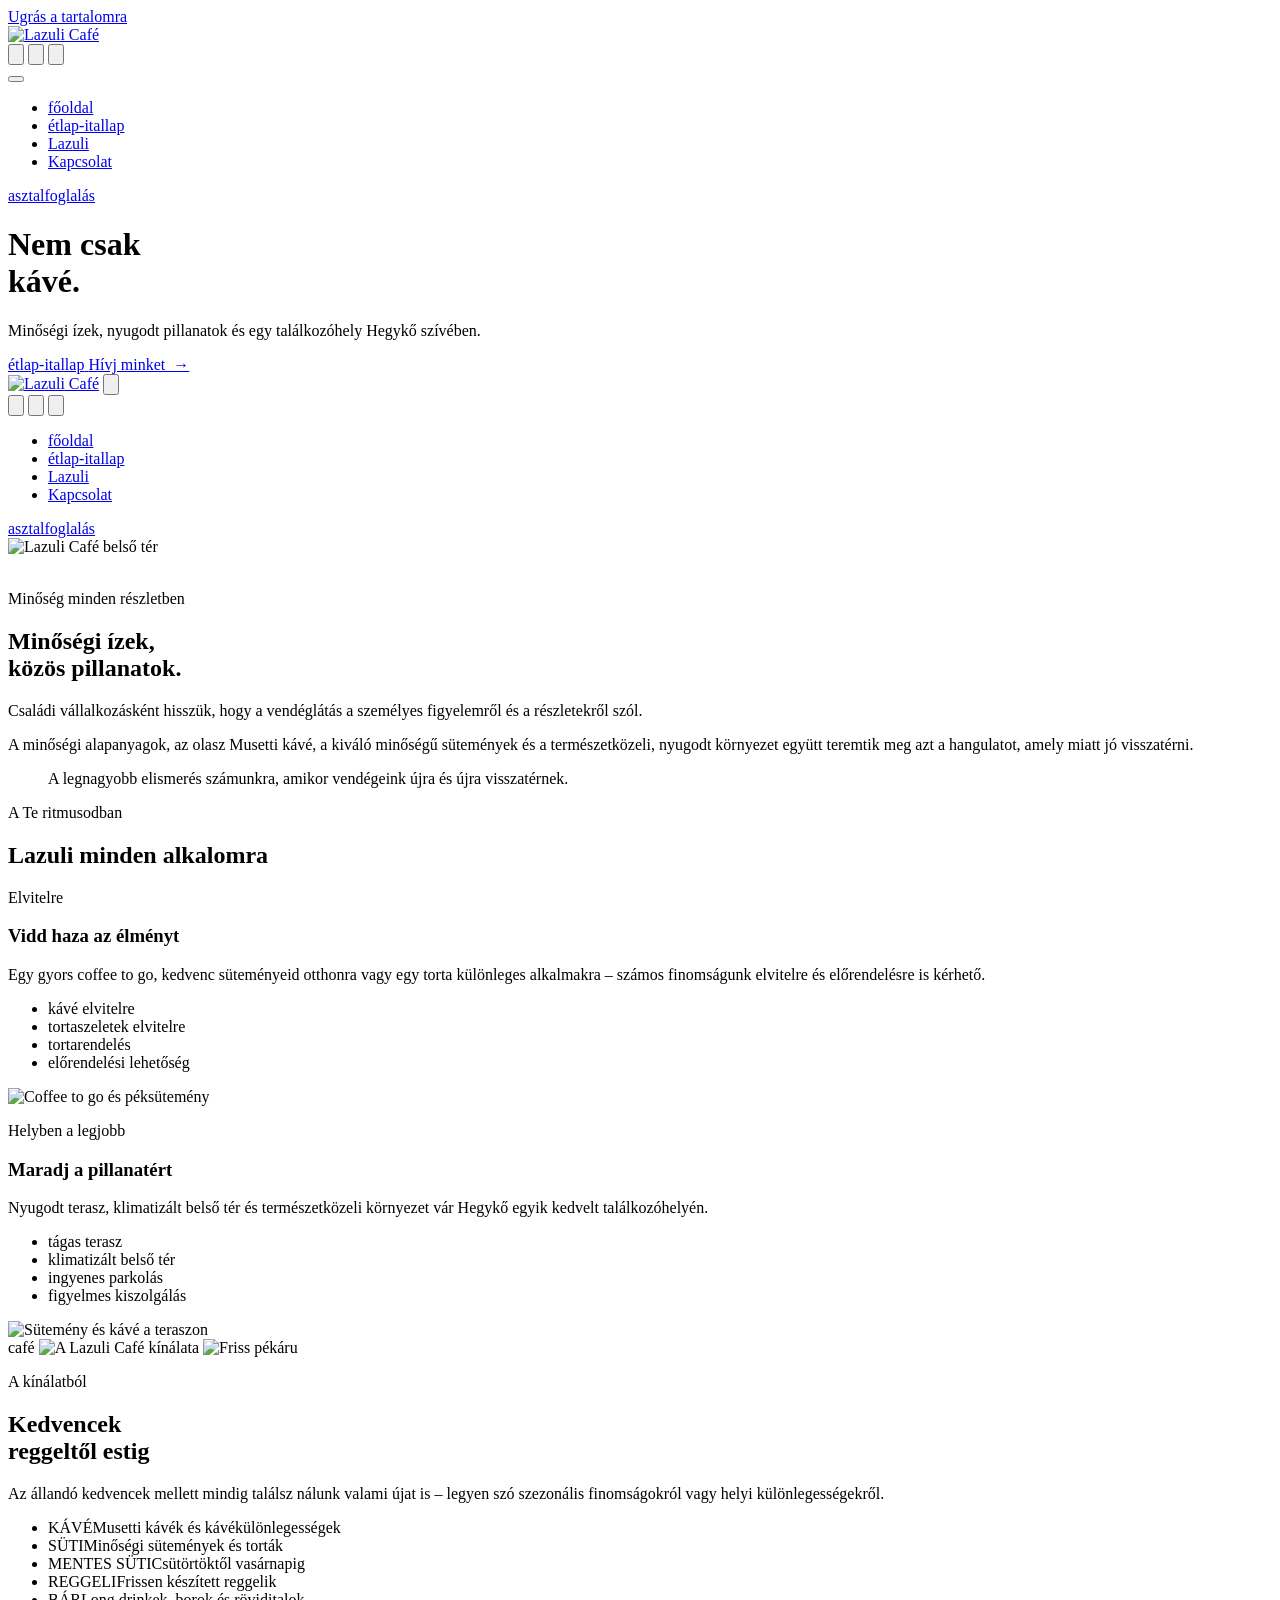
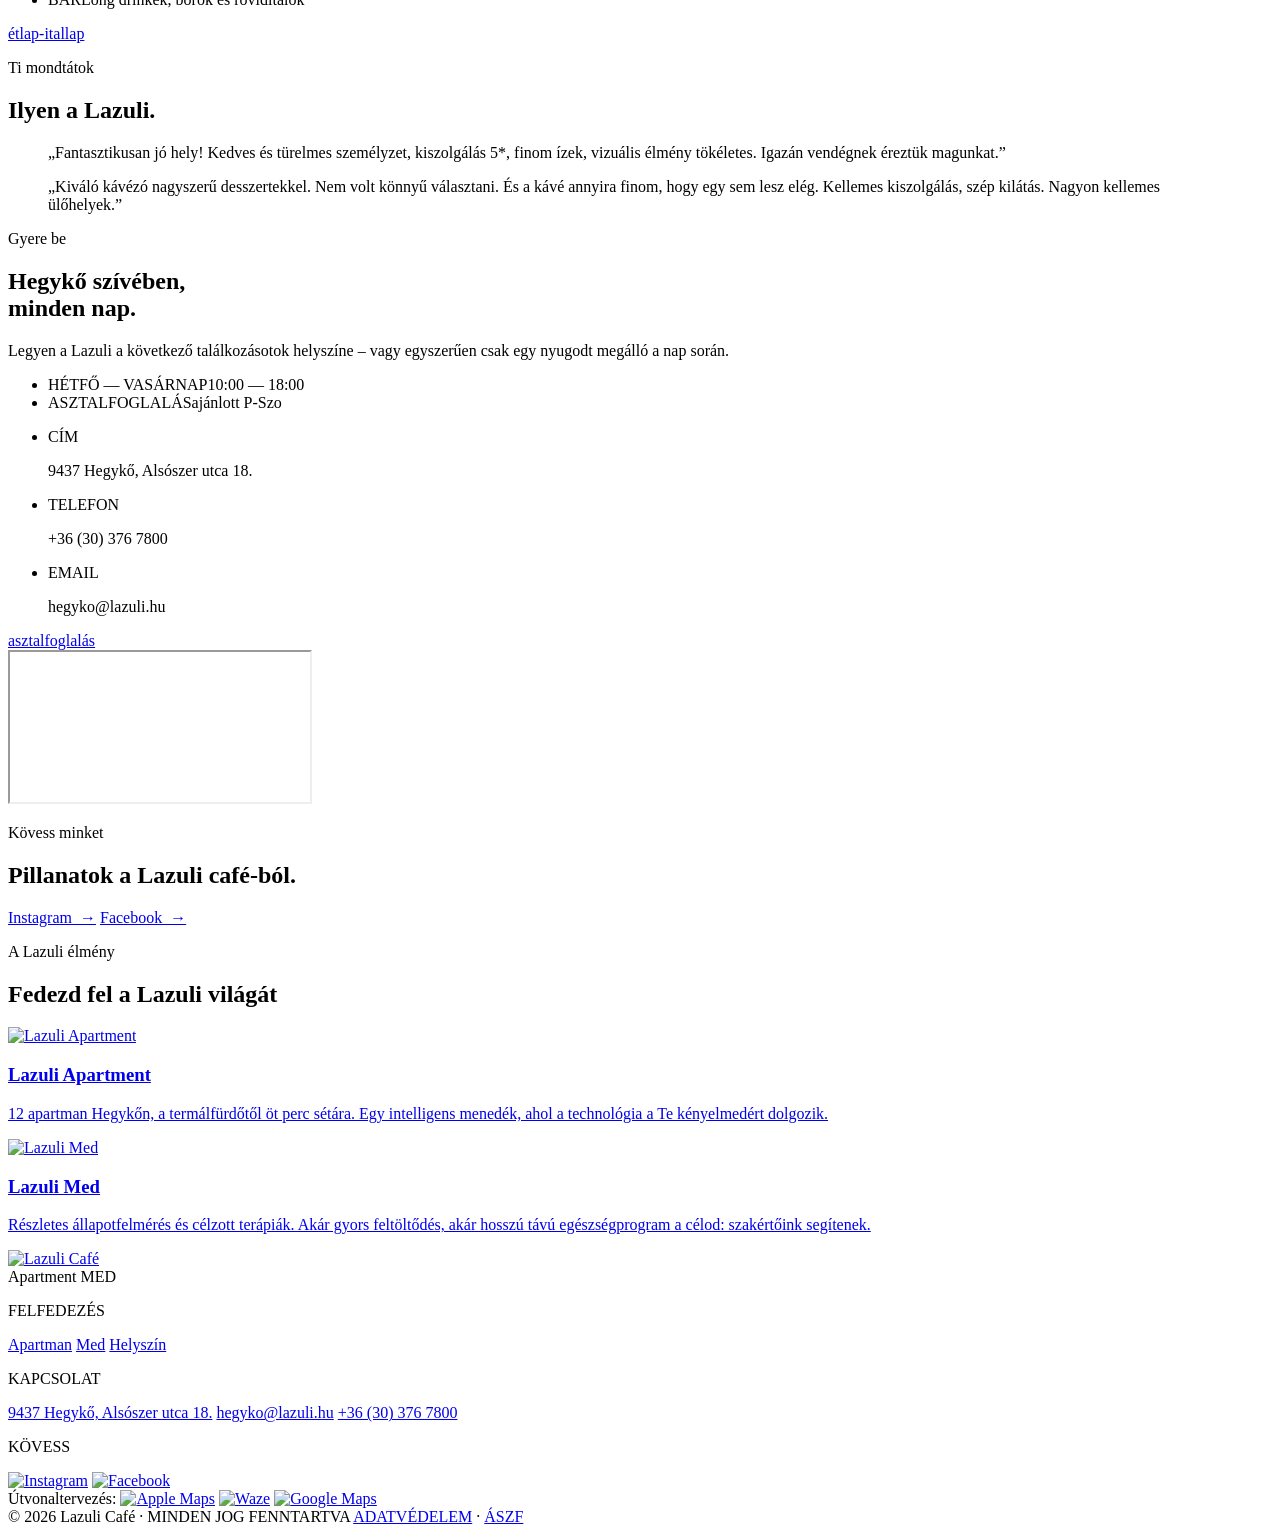
==== index.html @ bb2848a1 "GTM konténer (GTM-55VHQCMZ) beépítése – index/404/dokumentum" ====
<!DOCTYPE html>
<html lang="hu">
<head>
<!-- Google Tag Manager -->
<script>(function(w,d,s,l,i){w[l]=w[l]||[];w[l].push({'gtm.start':
new Date().getTime(),event:'gtm.js'});var f=d.getElementsByTagName(s)[0],
j=d.createElement(s),dl=l!='dataLayer'?'&l='+l:'';j.async=true;j.src=
'https://www.googletagmanager.com/gtm.js?id='+i+dl;f.parentNode.insertBefore(j,f);
})(window,document,'script','dataLayer','GTM-55VHQCMZ');</script>
<!-- End Google Tag Manager -->

<meta charset="UTF-8">
<meta name="viewport" content="width=device-width, initial-scale=1.0">
<title>Lazuli Café — Fertő-táji pékség és kávézó</title>
<meta name="description" content="Pékség és kávézó Hegykő szívében: olasz Musetti kávé, minőségi sütemények és torták, friss reggelik, tágas terasz. Nyitva minden nap 10:00–18:00.">

<!-- nyelvi változatok (a tartalmat a JS fordítja az útvonal alapján) -->
<link rel="alternate" hreflang="hu" href="https://cafe.lazuli.hu/">
<link rel="alternate" hreflang="en" href="https://cafe.lazuli.hu/en">
<link rel="alternate" hreflang="de" href="https://cafe.lazuli.hu/de">
<link rel="alternate" hreflang="x-default" href="https://cafe.lazuli.hu/">

<!-- Open Graph / Twitter -->
<meta property="og:type" content="website">
<meta property="og:site_name" content="Lazuli Café">
<meta property="og:title" content="Lazuli Café — Fertő-táji pékség és kávézó">
<meta property="og:description" content="Pékség és kávézó Hegykő szívében: olasz Musetti kávé, minőségi sütemények és torták, friss reggelik, tágas terasz.">
<meta property="og:url" content="https://cafe.lazuli.hu/">
<meta property="og:image" content="https://cafe.lazuli.hu/assets/img/hero-bg.jpg">
<meta property="og:locale" content="hu_HU">
<meta name="twitter:card" content="summary_large_image">

<link rel="icon" type="image/png" href="assets/icons/fav.png">
<link rel="apple-touch-icon" sizes="180x180" href="assets/icons/apple-touch-icon.png">
<link rel="preload" as="image" href="assets/img/hero-bg.jpg" fetchpriority="high">
<link rel="stylesheet" href="assets/css/fonts.css?v=20260806">
<link rel="stylesheet" href="style.css?v=20260806">

<!-- Strukturált adat a Google találatokhoz (kávézó: cím, nyitvatartás, elérhetőség) -->
<script type="application/ld+json">
{
  "@context": "https://schema.org",
  "@type": "CafeOrCoffeeShop",
  "name": "Lazuli Café",
  "image": "https://cafe.lazuli.hu/assets/img/hero-bg.jpg",
  "url": "https://cafe.lazuli.hu/",
  "telephone": "+36303767800",
  "email": "hegyko@lazuli.hu",
  "servesCuisine": ["Kávé", "Sütemény", "Reggeli"],
  "priceRange": "$$",
  "menu": "https://cafe.lazuli.hu/etlap",
  "address": {
    "@type": "PostalAddress",
    "streetAddress": "Alsószer utca 18.",
    "addressLocality": "Hegykő",
    "postalCode": "9437",
    "addressCountry": "HU"
  },
  "openingHoursSpecification": [{
    "@type": "OpeningHoursSpecification",
    "dayOfWeek": ["Monday","Tuesday","Wednesday","Thursday","Friday","Saturday","Sunday"],
    "opens": "10:00",
    "closes": "18:00"
  }],
  "sameAs": [
    "https://www.instagram.com/cafelazuli.hegyko/",
    "https://www.facebook.com/cafelazuli.hegyko"
  ]
}
</script>
</head>
<body>
<!-- Google Tag Manager (noscript) -->
<noscript><iframe src="https://www.googletagmanager.com/ns.html?id=GTM-55VHQCMZ"
height="0" width="0" style="display:none;visibility:hidden"></iframe></noscript>
<!-- End Google Tag Manager (noscript) -->


<a class="skip-link" href="#tartalom" data-i18n="nav.skip">Ugrás a tartalomra</a>

<!-- ============ HERO ============ -->
<header class="hero">
  <nav class="nav" id="nav">
    <div class="nav__left">
      <a class="nav__logo" href="/" data-home><img src="assets/icons/logo.svg" alt="Lazuli Café"></a>
      <div class="nav__lang" role="group" aria-label="Nyelvválasztó">
        <button class="lang-flag" data-lang="hu" aria-label="Magyar" title="Magyar">
          <svg viewBox="0 0 3 2" aria-hidden="true"><rect width="3" height="2" fill="#fff"/><rect width="3" height=".667" fill="#CD2A3E"/><rect y="1.333" width="3" height=".667" fill="#436F4D"/></svg>
        </button>
        <button class="lang-flag" data-lang="en" aria-label="English" title="English">
          <svg viewBox="0 0 60 30" aria-hidden="true"><rect width="60" height="30" fill="#012169"/><path d="M0,0 60,30 M60,0 0,30" stroke="#fff" stroke-width="6"/><path d="M0,0 60,30 M60,0 0,30" stroke="#C8102E" stroke-width="3"/><path d="M30,0 V30 M0,15 H60" stroke="#fff" stroke-width="10"/><path d="M30,0 V30 M0,15 H60" stroke="#C8102E" stroke-width="6"/></svg>
        </button>
        <button class="lang-flag" data-lang="de" aria-label="Deutsch" title="Deutsch">
          <svg viewBox="0 0 3 2" aria-hidden="true"><rect width="3" height="2" fill="#FFCE00"/><rect width="3" height="1.333" fill="#D00"/><rect width="3" height=".667" fill="#000"/></svg>
        </button>
      </div>
    </div>
    <button class="nav__toggle" id="navToggle" aria-label="Menü" aria-expanded="false" aria-controls="mobileMenu">
      <span></span><span></span><span></span>
    </button>
    <ul class="nav__menu">
      <li><a href="/" data-home data-i18n="nav.home">főoldal</a></li>
      <li><a href="/etlap" data-doc="etlap" data-i18n="nav.menu">étlap-itallap</a></li>
      <li><a href="#vilag" data-anchor="vilag" data-i18n="nav.lazuli">Lazuli</a></li>
      <li><a href="#helyszin" data-anchor="helyszin" data-i18n="nav.contact">Kapcsolat</a></li>
    </ul>
    <a class="btn btn--primary nav__cta" href="tel:+36303767800"><span data-i18n="btn.book">asztalfoglalás</span> <span class="arrow" aria-hidden="true"></span></a>
  </nav>

  <div class="hero__content">
    <h1 class="hero__display" data-i18n="hero.h1">Nem csak<br><span class="pink">kávé.</span></h1>
    <p class="hero__subhead" data-i18n="hero.sub">Minőségi ízek, nyugodt pillanatok és egy találkozóhely Hegykő szívében.</p>
    <div class="hero__ctas">
      <a class="btn btn--primary" href="/etlap" data-doc="etlap"><span data-i18n="btn.menu">étlap-itallap</span> <span class="arrow" aria-hidden="true"></span></a>
      <a class="btn btn--ghost" href="tel:+36303767800" data-i18n="btn.call">Hívj minket&nbsp;&nbsp;→</a>
    </div>
  </div>
</header>

<!-- ============ MOBIL OFF-CANVAS MENÜ ============ -->
<aside class="mobile-menu" id="mobileMenu" aria-hidden="true" aria-label="Menü">
  <div class="mobile-menu__backdrop" data-menu-close></div>
  <div class="mobile-menu__panel" role="dialog" aria-modal="true">
    <div class="mobile-menu__header">
      <a class="mobile-menu__logo" href="/" data-home data-menu-close aria-label="Lazuli Café — főoldal"><img src="assets/icons/logo.svg" alt="Lazuli Café"></a>
      <button type="button" class="mobile-menu__close" data-menu-close aria-label="Menü bezárása">
        <svg viewBox="0 0 24 24" fill="none" stroke="currentColor" stroke-width="1.6" stroke-linecap="round" aria-hidden="true"><line x1="6" y1="6" x2="18" y2="18"/><line x1="18" y1="6" x2="6" y2="18"/></svg>
      </button>
    </div>
    <div class="mobile-menu__lang" role="group" aria-label="Nyelvválasztó">
      <button class="lang-flag" data-lang="hu" aria-label="Magyar" title="Magyar"><svg viewBox="0 0 3 2" aria-hidden="true"><rect width="3" height="2" fill="#fff"/><rect width="3" height=".667" fill="#CD2A3E"/><rect y="1.333" width="3" height=".667" fill="#436F4D"/></svg></button>
      <button class="lang-flag" data-lang="en" aria-label="English" title="English"><svg viewBox="0 0 60 30" aria-hidden="true"><rect width="60" height="30" fill="#012169"/><path d="M0,0 60,30 M60,0 0,30" stroke="#fff" stroke-width="6"/><path d="M0,0 60,30 M60,0 0,30" stroke="#C8102E" stroke-width="3"/><path d="M30,0 V30 M0,15 H60" stroke="#fff" stroke-width="10"/><path d="M30,0 V30 M0,15 H60" stroke="#C8102E" stroke-width="6"/></svg></button>
      <button class="lang-flag" data-lang="de" aria-label="Deutsch" title="Deutsch"><svg viewBox="0 0 3 2" aria-hidden="true"><rect width="3" height="2" fill="#FFCE00"/><rect width="3" height="1.333" fill="#D00"/><rect width="3" height=".667" fill="#000"/></svg></button>
    </div>
    <ul class="mobile-menu__links">
      <li><a href="/" data-home data-menu-close data-i18n="nav.home">főoldal</a></li>
      <li><a href="/etlap" data-doc="etlap" data-menu-close data-i18n="nav.menu">étlap-itallap</a></li>
      <li><a href="#vilag" data-anchor="vilag" data-menu-close data-i18n="nav.lazuli">Lazuli</a></li>
      <li><a href="#helyszin" data-anchor="helyszin" data-menu-close data-i18n="nav.contact">Kapcsolat</a></li>
    </ul>
    <a class="btn btn--primary mobile-menu__cta" href="tel:+36303767800" data-menu-close><span data-i18n="btn.book">asztalfoglalás</span> <span class="arrow" aria-hidden="true"></span></a>
  </div>
</aside>

<main id="tartalom">

<!-- ============ INTRO ============ -->
<section class="intro">
  <div class="intro__inner">
    <div class="intro__photo">
      <img src="assets/img/cafe.webp" alt="Lazuli Café belső tér" width="1050" height="1400">
    </div>
    <div class="intro__text">
      <img class="intro__watermark" src="assets/icons/intro-watermark.svg" alt="" aria-hidden="true">
      <div class="intro__head">
        <p class="eyebrow" data-i18n="intro.eyebrow">Minőség minden részletben</p>
        <h2 class="h2" data-i18n="intro.h2">Minőségi ízek,<br><span class="pink">közös pillanatok.</span></h2>
      </div>
      <div class="intro__body">
        <p data-i18n="intro.p1">Családi vállalkozásként hisszük, hogy a vendéglátás a személyes figyelemről és a részletekről szól.</p>
        <p data-i18n="intro.p2">A minőségi alapanyagok, az olasz Musetti kávé, a kiváló minőségű sütemények és a természetközeli, nyugodt környezet együtt teremtik meg azt a hangulatot, amely miatt jó visszatérni.</p>
        <blockquote class="intro__quote">
          <span class="bar" aria-hidden="true"></span>
          <p data-i18n="intro.quote">A legnagyobb elismerés számunkra, amikor vendégeink újra és újra visszatérnek.</p>
        </blockquote>
      </div>
    </div>
  </div>
</section>

<!-- ============ KÉT IDŐSÍK ============ -->
<section class="tt">
  <div class="tt__header">
    <p class="eyebrow center" data-i18n="tt.eyebrow">A Te ritmusodban</p>
    <h2 class="h2" data-i18n="tt.h2">Lazuli <span class="pink">minden alkalomra</span></h2>
  </div>
  <div class="tt__cards">
    <article class="card card--light">
      <p class="card__time" data-i18n="card1.eyebrow">Elvitelre</p>
      <h3 class="card__head" data-i18n="card1.h">Vidd haza az <span class="pink">élményt</span></h3>
      <p class="card__body" data-i18n="card1.body">Egy gyors coffee to go, kedvenc süteményeid otthonra vagy egy torta különleges alkalmakra – számos finomságunk elvitelre és előrendelésre is kérhető.</p>
      <ul class="card__list">
        <li data-i18n="card1.li1">kávé elvitelre</li>
        <li data-i18n="card1.li2">tortaszeletek elvitelre</li>
        <li data-i18n="card1.li3">tortarendelés</li>
        <li data-i18n="card1.li4">előrendelési lehetőség</li>
      </ul>
      <div class="card__img"><img src="assets/img/kinalat-c1.jpg" alt="Coffee to go és péksütemény" width="1400" height="1060" loading="lazy"></div>
    </article>
    <article class="card card--dark">
      <p class="card__time" data-i18n="card2.eyebrow">Helyben a legjobb</p>
      <h3 class="card__head light" data-i18n="card2.h">Maradj a <span class="pink">pillanatért</span></h3>
      <p class="card__body" data-i18n="card2.body">Nyugodt terasz, klimatizált belső tér és természetközeli környezet vár Hegykő egyik kedvelt találkozóhelyén.</p>
      <ul class="card__list">
        <li data-i18n="card2.li1">tágas terasz</li>
        <li data-i18n="card2.li2">klimatizált belső tér</li>
        <li data-i18n="card2.li3">ingyenes parkolás</li>
        <li data-i18n="card2.li4">figyelmes kiszolgálás</li>
      </ul>
      <div class="card__img"><img src="assets/img/kinalat-c2.jpg" alt="Sütemény és kávé a teraszon" width="1400" height="933" loading="lazy"></div>
    </article>
  </div>
</section>

<!-- ============ KÍNÁLAT ============ -->
<section class="menu" id="kinalat">
  <div class="menu__collage">
    <span class="menu__watermark" aria-hidden="true">café</span>
    <img class="menu__main" src="assets/img/menu-main.jpg" alt="A Lazuli Café kínálata" width="1400" height="933" loading="lazy">
    <img class="menu__overlay" src="assets/img/menu-overlay.jpg" alt="Friss pékáru" width="900" height="829" loading="lazy">
  </div>
  <div class="menu__text">
    <p class="eyebrow" data-i18n="menu.eyebrow">A kínálatból</p>
    <h2 class="h2" data-i18n="menu.h2"><span class="pink">Kedvencek</span><br>reggeltől estig</h2>
    <p class="menu__body" data-i18n="menu.body">Az állandó kedvencek mellett mindig találsz nálunk valami újat is – legyen szó szezonális finomságokról vagy helyi különlegességekről.</p>
    <ul class="cat-list">
      <li class="cat-row"><span class="dash"></span><span class="cat-name" data-i18n="cat1.name">KÁVÉ</span><span class="cat-desc" data-i18n="cat1.desc">Musetti kávék és kávékülönlegességek</span></li>
      <li class="cat-row"><span class="dash"></span><span class="cat-name" data-i18n="cat2.name">SÜTI</span><span class="cat-desc" data-i18n="cat2.desc">Minőségi sütemények és torták</span></li>
      <li class="cat-row"><span class="dash"></span><span class="cat-name" data-i18n="cat3.name">MENTES SÜTI</span><span class="cat-desc" data-i18n="cat3.desc">Csütörtöktől vasárnapig</span></li>
      <li class="cat-row"><span class="dash"></span><span class="cat-name" data-i18n="cat4.name">REGGELI</span><span class="cat-desc" data-i18n="cat4.desc">Frissen készített reggelik</span></li>
      <li class="cat-row"><span class="dash"></span><span class="cat-name" data-i18n="cat5.name">BÁR</span><span class="cat-desc" data-i18n="cat5.desc">Long drinkek, borok és röviditalok</span></li>
    </ul>
    <a class="btn btn--primary" href="/etlap"><span data-i18n="btn.menu">étlap-itallap</span> <span class="arrow" aria-hidden="true"></span></a>
  </div>
</section>

<!-- ============ VENDÉGVÉLEMÉNYEK ============ -->
<section class="rev">
  <p class="eyebrow center" data-i18n="rev.eyebrow">Ti mondtátok</p>
  <h2 class="h2 center light" data-i18n="rev.h2">Ilyen a <span class="pink">Lazuli.</span></h2>
  <blockquote class="rev__quote">
    <p class="rev__text" data-i18n="rev.q1">„Fantasztikusan jó hely! Kedves és türelmes személyzet, kiszolgálás 5*, finom ízek, vizuális élmény tökéletes. <span class="pink">Igazán vendégnek éreztük magunkat.</span>”</p>
  </blockquote>
  <span class="rev__divider" aria-hidden="true"></span>
  <blockquote class="rev__quote">
    <p class="rev__text" data-i18n="rev.q2"><span class="pink">„Kiváló kávézó nagyszerű desszertekkel.</span> Nem volt könnyű választani. És a kávé annyira finom, hogy egy sem lesz elég. Kellemes kiszolgálás, szép kilátás. Nagyon kellemes ülőhelyek.”</p>
  </blockquote>
</section>

<!-- ============ HELYSZÍN ============ -->
<section class="loc" id="helyszin">
  <div class="loc__left">
    <p class="eyebrow" data-i18n="loc.eyebrow">Gyere be</p>
    <h2 class="h2" data-i18n="loc.h2">Hegykő szívében,<br><span class="pink">minden nap.</span></h2>
    <p class="loc__body" data-i18n="loc.body">Legyen a Lazuli a következő találkozásotok helyszíne – vagy egyszerűen csak egy nyugodt megálló a nap során.</p>
    <ul class="hours">
      <li><span class="hours__key"><span class="dash"></span><span data-i18n="loc.hkey1">HÉTFŐ — VASÁRNAP</span></span><span class="hours__val" data-i18n="loc.hval1">10:00 — 18:00</span></li>
      <li><span class="hours__key"><span class="dash"></span><span data-i18n="loc.hkey2">ASZTALFOGLALÁS</span></span><span class="hours__val" data-i18n="loc.hval2">ajánlott P-Szo</span></li>
    </ul>
    <ul class="contact">
      <li><p class="cKey" data-i18n="loc.ckey1">CÍM</p><p class="cVal" data-i18n="loc.cval1">9437 Hegykő, Alsószer utca 18.</p></li>
      <li><p class="cKey" data-i18n="loc.ckey2">TELEFON</p><p class="cVal" data-i18n="loc.cval2">+36 (30) 376 7800</p></li>
      <li><p class="cKey" data-i18n="loc.ckey3">EMAIL</p><p class="cVal" data-i18n="loc.cval3">hegyko@lazuli.hu</p></li>
    </ul>
    <a class="btn btn--primary" href="tel:+36303767800"><span data-i18n="btn.book">asztalfoglalás</span> <span class="arrow" aria-hidden="true"></span></a>
  </div>
  <div class="loc__map">
    <iframe src="https://www.google.com/maps?q=9437+Hegyk%C5%91,+Als%C3%B3szer+utca+18&output=embed" loading="lazy" referrerpolicy="no-referrer-when-downgrade" title="Lazuli Café térkép"></iframe>
  </div>
</section>

<!-- ============ SOCIAL ============ -->
<section class="social">
  <div class="social__left">
    <p class="eyebrow" data-i18n="soc.eyebrow">Kövess minket</p>
    <h2 class="social__head" data-i18n="soc.h2">Pillanatok a <span class="pink">Lazuli café-ból.</span></h2>
  </div>
  <div class="social__right">
    <a class="social__link" href="https://www.instagram.com/cafelazuli.hegyko/"><img src="assets/icons/icon-instagram.svg" alt=""><span data-i18n="soc.ig">Instagram&nbsp;&nbsp;→</span></a>
    <a class="social__link" href="https://www.facebook.com/cafelazuli.hegyko"><img src="assets/icons/icon-facebook.svg" alt=""><span data-i18n="soc.fb">Facebook&nbsp;&nbsp;→</span></a>
  </div>
</section>

<!-- ============ LAZULI VILÁG ============ -->
<section class="world" id="vilag">
  <div class="world__header">
    <p class="eyebrow" data-i18n="world.eyebrow">A Lazuli élmény</p>
    <h2 class="h2" data-i18n="world.h2">Fedezd fel a <span class="pink">Lazuli világát</span></h2>
  </div>
  <div class="world__cards">
    <a class="wcard wcard--apartment" href="https://apartman.lazuli.hu/">
      <img src="assets/img/social-3.jpg" alt="Lazuli Apartment" width="1400" height="933" loading="lazy">
      <div class="wcard__body">
        <span class="wcard__line gold" aria-hidden="true"></span>
        <h3 data-i18n="world.apt.title">Lazuli Apartment</h3>
        <p data-i18n="world.apt.body">12 apartman Hegykőn, a termálfürdőtől öt perc sétára. Egy intelligens menedék, ahol a technológia a Te kényelmedért dolgozik.</p>
      </div>
      <span class="wcard__go wcard__go--gold" aria-hidden="true"></span>
    </a>
    <a class="wcard wcard--med" href="https://med.lazuli.hu/" target="_blank" rel="noopener">
      <img src="assets/img/lazuli-med.jpg" alt="Lazuli Med" width="1241" height="1400" loading="lazy">
      <div class="wcard__body">
        <span class="wcard__line teal" aria-hidden="true"></span>
        <h3 data-i18n="world.med.title">Lazuli Med</h3>
        <p data-i18n="world.med.body">Részletes állapotfelmérés és célzott terápiák. Akár gyors feltöltődés, akár hosszú távú egészségprogram a célod: szakértőink segítenek.</p>
      </div>
      <span class="wcard__go wcard__go--teal" aria-hidden="true"></span>
    </a>
  </div>
</section>

</main>

<!-- ============ FOOTER ============ -->
<footer class="footer">
  <div class="footer__cols">
    <div class="footer__brand">
      <a href="/" data-home><img class="footer__logo" src="assets/icons/logo.svg" alt="Lazuli Café"></a>
      <div class="footer__badges">
        <span class="badge badge--gold">Apartment</span>
        <span class="badge badge--teal">MED</span>
      </div>
    </div>
    <nav class="footer__col">
      <p class="footer__title" data-i18n="foot.explore">FELFEDEZÉS</p>
      <a href="https://apartman.lazuli.hu/" data-i18n="foot.l.apartman">Apartman</a>
      <a href="https://med.lazuli.hu/" target="_blank" rel="noopener" data-i18n="foot.l.longevity">Med</a>
      <a href="#helyszin" data-anchor="helyszin" data-i18n="foot.l.location">Helyszín</a>
    </nav>
    <div class="footer__col">
      <p class="footer__title" data-i18n="foot.contact">KAPCSOLAT</p>
      <a href="#helyszin" data-anchor="helyszin" data-i18n="foot.addr">9437 Hegykő, Alsószer utca 18.</a>
      <a href="mailto:hegyko@lazuli.hu" data-i18n="foot.email">hegyko@lazuli.hu</a>
      <a href="tel:+36303767800" data-i18n="foot.phone">+36 (30) 376 7800</a>
    </div>
    <div class="footer__col">
      <p class="footer__title" data-i18n="foot.follow">KÖVESS</p>
      <div class="footer__social">
        <a href="https://www.instagram.com/cafelazuli.hegyko/"><img src="assets/icons/icon-instagram.svg" alt="Instagram"></a>
        <a href="https://www.facebook.com/cafelazuli.hegyko"><img src="assets/icons/icon-facebook.svg" alt="Facebook"></a>
      </div>
    </div>
  </div>
  <div class="footer__divider"></div>
  <div class="footer__routes">
    <span class="footer__routes-label" data-i18n="foot.routes">Útvonaltervezés:</span>
    <a href="https://maps.apple.com/?address=9437%20Hegyk%C5%91,%20Als%C3%B3szer%20utca%2018" target="_blank" rel="noopener"><img src="assets/icons/icon-applemaps.png" alt="Apple Maps"></a>
    <a href="https://waze.com/ul?q=9437%20Hegyk%C5%91%20Als%C3%B3szer%20utca%2018" target="_blank" rel="noopener"><img src="assets/icons/icon-waze.png" alt="Waze"></a>
    <a href="https://www.google.com/maps/search/?api=1&query=9437%20Hegyk%C5%91%20Als%C3%B3szer%20utca%2018" target="_blank" rel="noopener"><img src="assets/icons/icon-googlemaps.png" alt="Google Maps"></a>
  </div>
  <div class="footer__bottom">
    <span data-i18n="foot.copyright">© 2026 Lazuli Café · MINDEN JOG FENNTARTVA</span>
    <span class="footer__legal">
      <a href="/adatkezeles" target="_blank" rel="noopener" data-doc="adatkezeles" data-i18n="foot.privacy">ADATVÉDELEM</a> ·
      <a href="/aszf" target="_blank" rel="noopener" data-doc="aszf" data-i18n="foot.terms">ÁSZF</a>
    </span>
  </div>
</footer>

<!-- ============ SCRIPTS ============ -->
<script src="i18n.js?v=20260806"></script>
<!-- Lenis smooth scroll (saját hoston, v1.1.20) -->
<script src="assets/js/lenis.min.js"></script>
<script>
  (function(){
    if (typeof Lenis === 'undefined') return;
    if (window.matchMedia('(prefers-reduced-motion: reduce)').matches) return;
    var lenis = new Lenis({ duration: 1.1, smoothWheel: true });
    window.__lenis = lenis;
    function raf(t){ lenis.raf(t); requestAnimationFrame(raf); }
    requestAnimationFrame(raf);
    document.querySelectorAll('a[href^="#"]').forEach(function(a){
      a.addEventListener('click', function(e){
        var id = a.getAttribute('href');
        if (id.length > 1){ var el = document.querySelector(id); if (el){ e.preventDefault(); lenis.scrollTo(el, { offset: -90 }); } }
      });
    });
  })();
</script>
<script>
  (function(){
    var nav = document.getElementById('nav');
    var btn = document.getElementById('navToggle');
    var menu = document.getElementById('mobileMenu');
    var panel = menu.querySelector('.mobile-menu__panel');
    var lastFocused = null;
    function focusables(){ return panel.querySelectorAll('a[href], button:not([disabled])'); }
    function openMenu(){
      lastFocused = document.activeElement;
      menu.classList.add('is-open');
      menu.setAttribute('aria-hidden','false');
      btn.setAttribute('aria-expanded','true');
      document.body.classList.add('menu-open');
      if (window.__lenis) window.__lenis.stop();
      var f = focusables();
      if (f.length) f[0].focus();
    }
    function closeMenu(){
      menu.classList.remove('is-open');
      menu.setAttribute('aria-hidden','true');
      btn.setAttribute('aria-expanded','false');
      document.body.classList.remove('menu-open');
      if (window.__lenis) window.__lenis.start();
      if (lastFocused && lastFocused.focus) lastFocused.focus();
    }
    btn.addEventListener('click', openMenu);
    menu.querySelectorAll('[data-menu-close]').forEach(function(el){
      el.addEventListener('click', closeMenu);
    });
    document.addEventListener('keydown', function(e){
      if (!menu.classList.contains('is-open')) return;
      if (e.key === 'Escape'){ closeMenu(); return; }
      // fókuszcsapda: Tab a panelen belül marad
      if (e.key === 'Tab'){
        var f = focusables();
        if (!f.length) return;
        var first = f[0], last = f[f.length - 1];
        if (e.shiftKey && document.activeElement === first){ e.preventDefault(); last.focus(); }
        else if (!e.shiftKey && document.activeElement === last){ e.preventDefault(); first.focus(); }
      }
    });
    window.addEventListener('resize', function(){
      if (window.innerWidth > 1200 && menu.classList.contains('is-open')) closeMenu();
    });
    // sticky nav háttér görgetésnél
    function onScroll(){ nav.classList.toggle('nav--scrolled', window.scrollY > 80); }
    onScroll();
    window.addEventListener('scroll', onScroll, {passive:true});
  })();
</script>
</body>
</html>
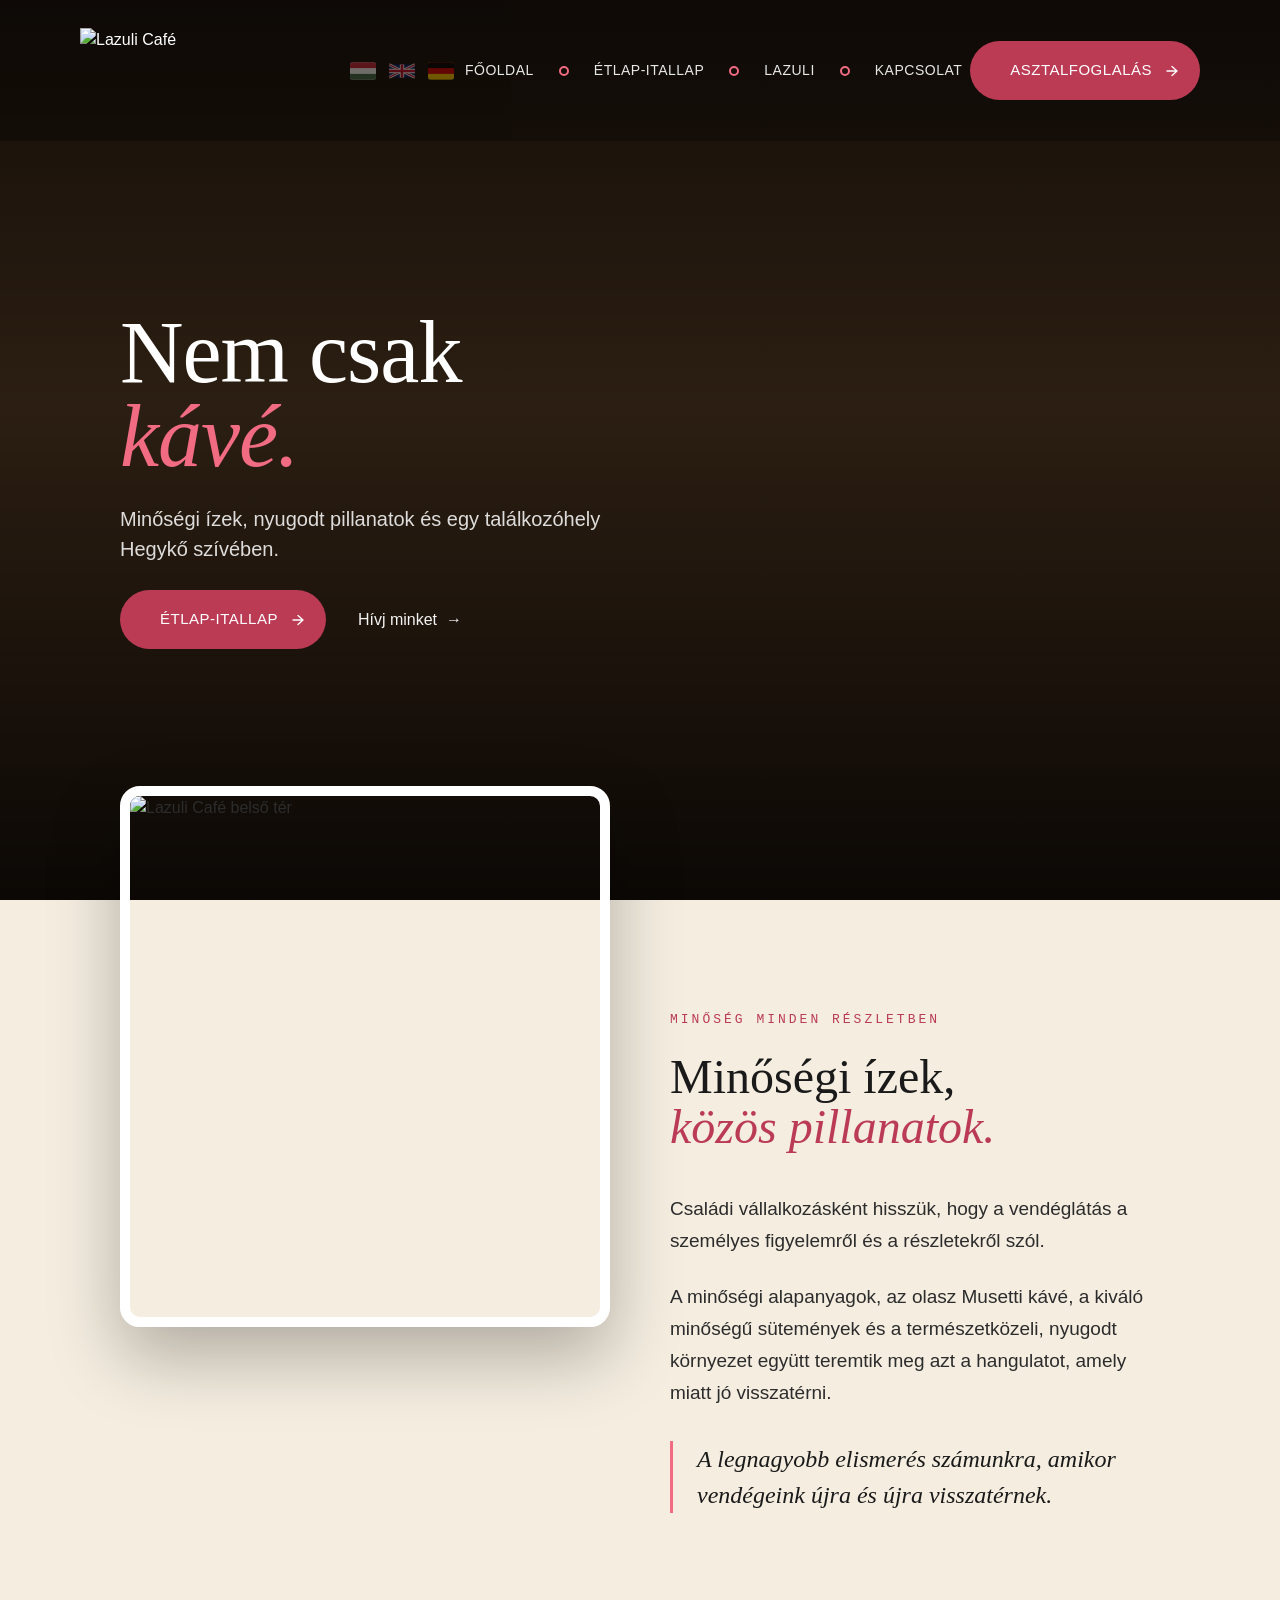
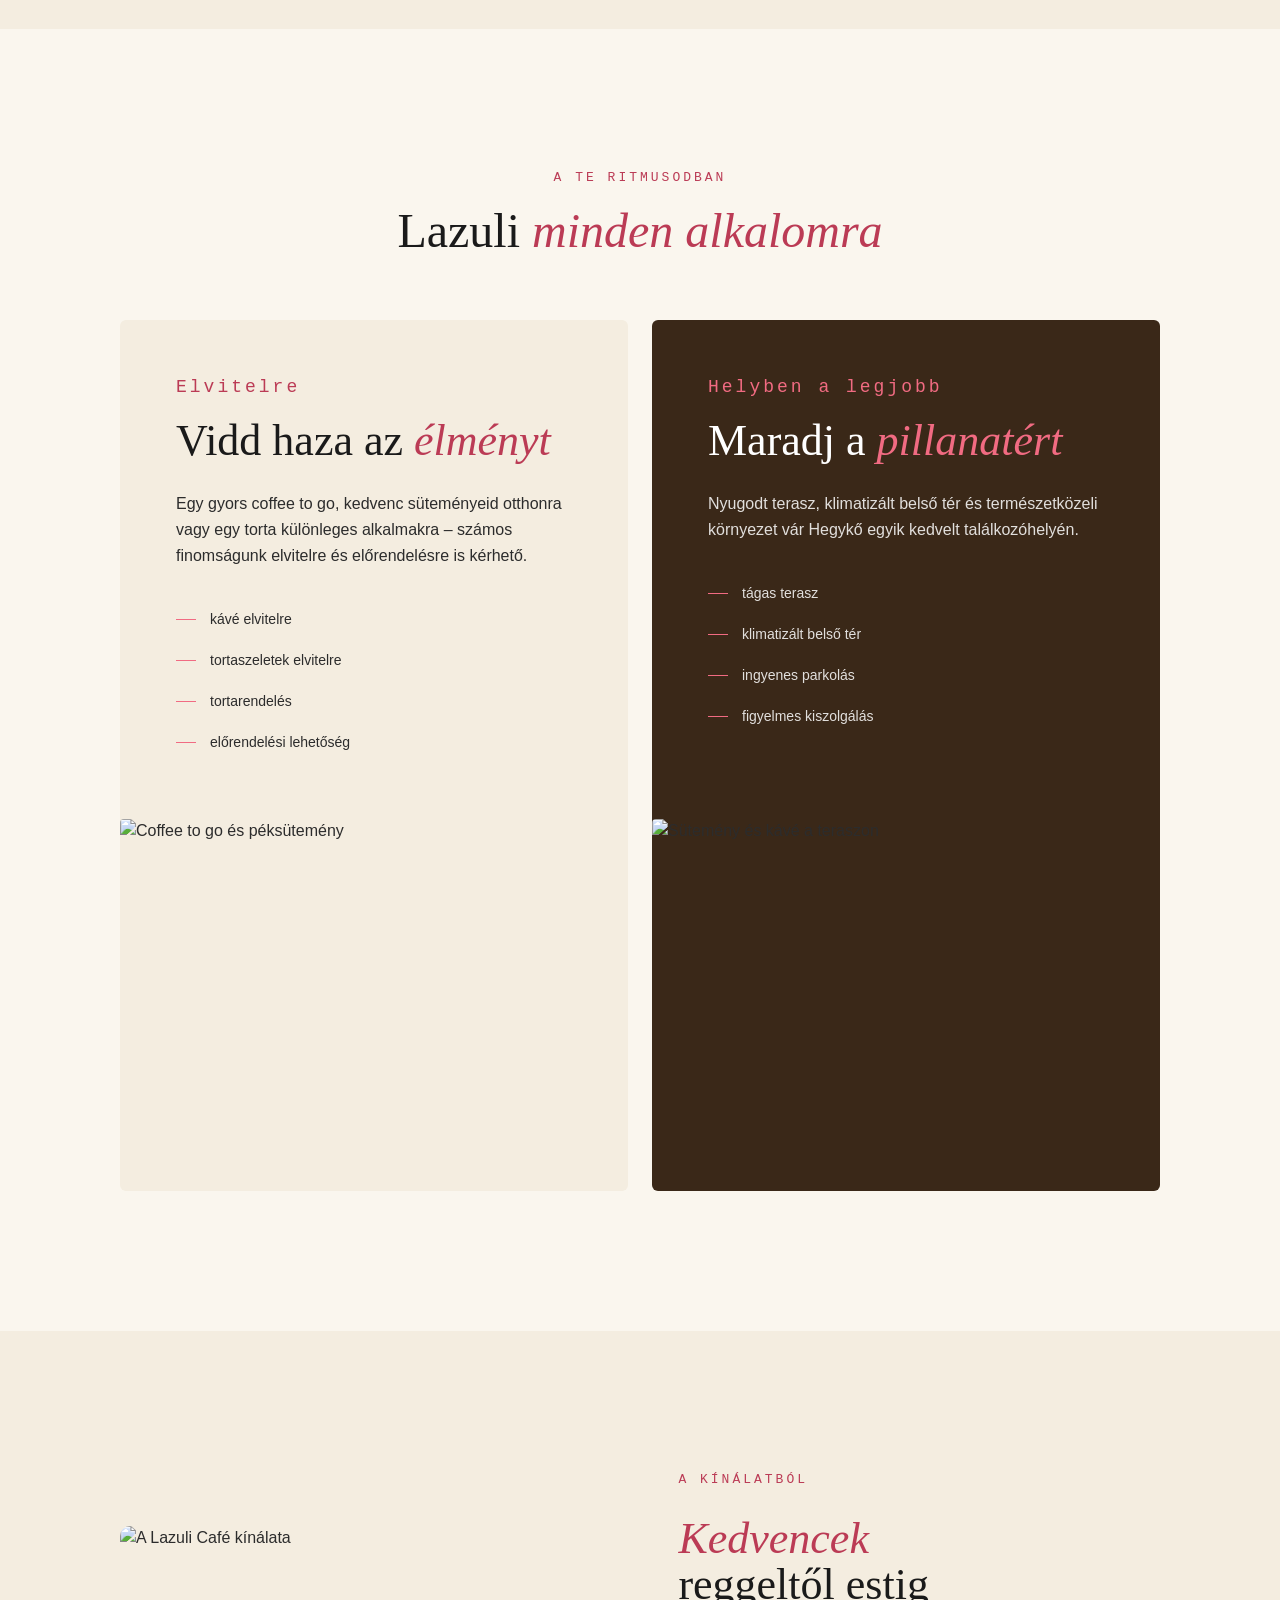
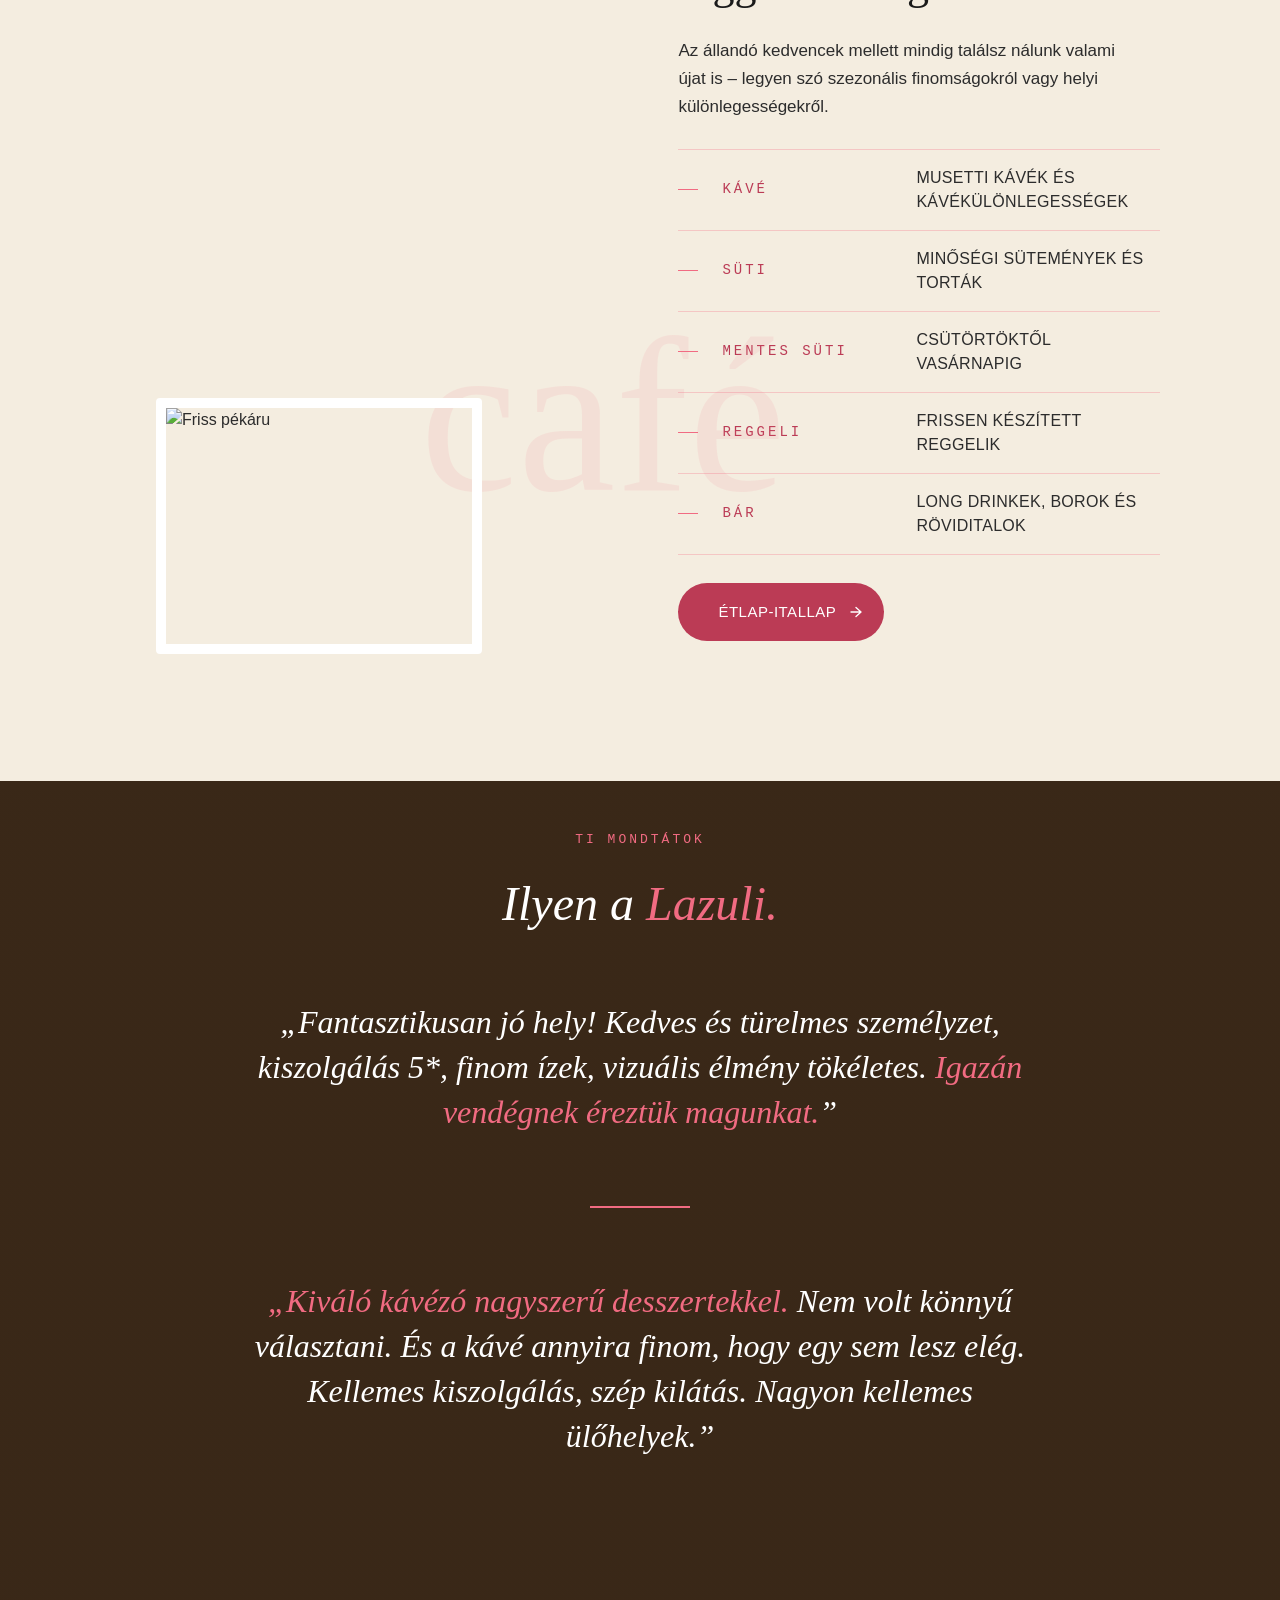
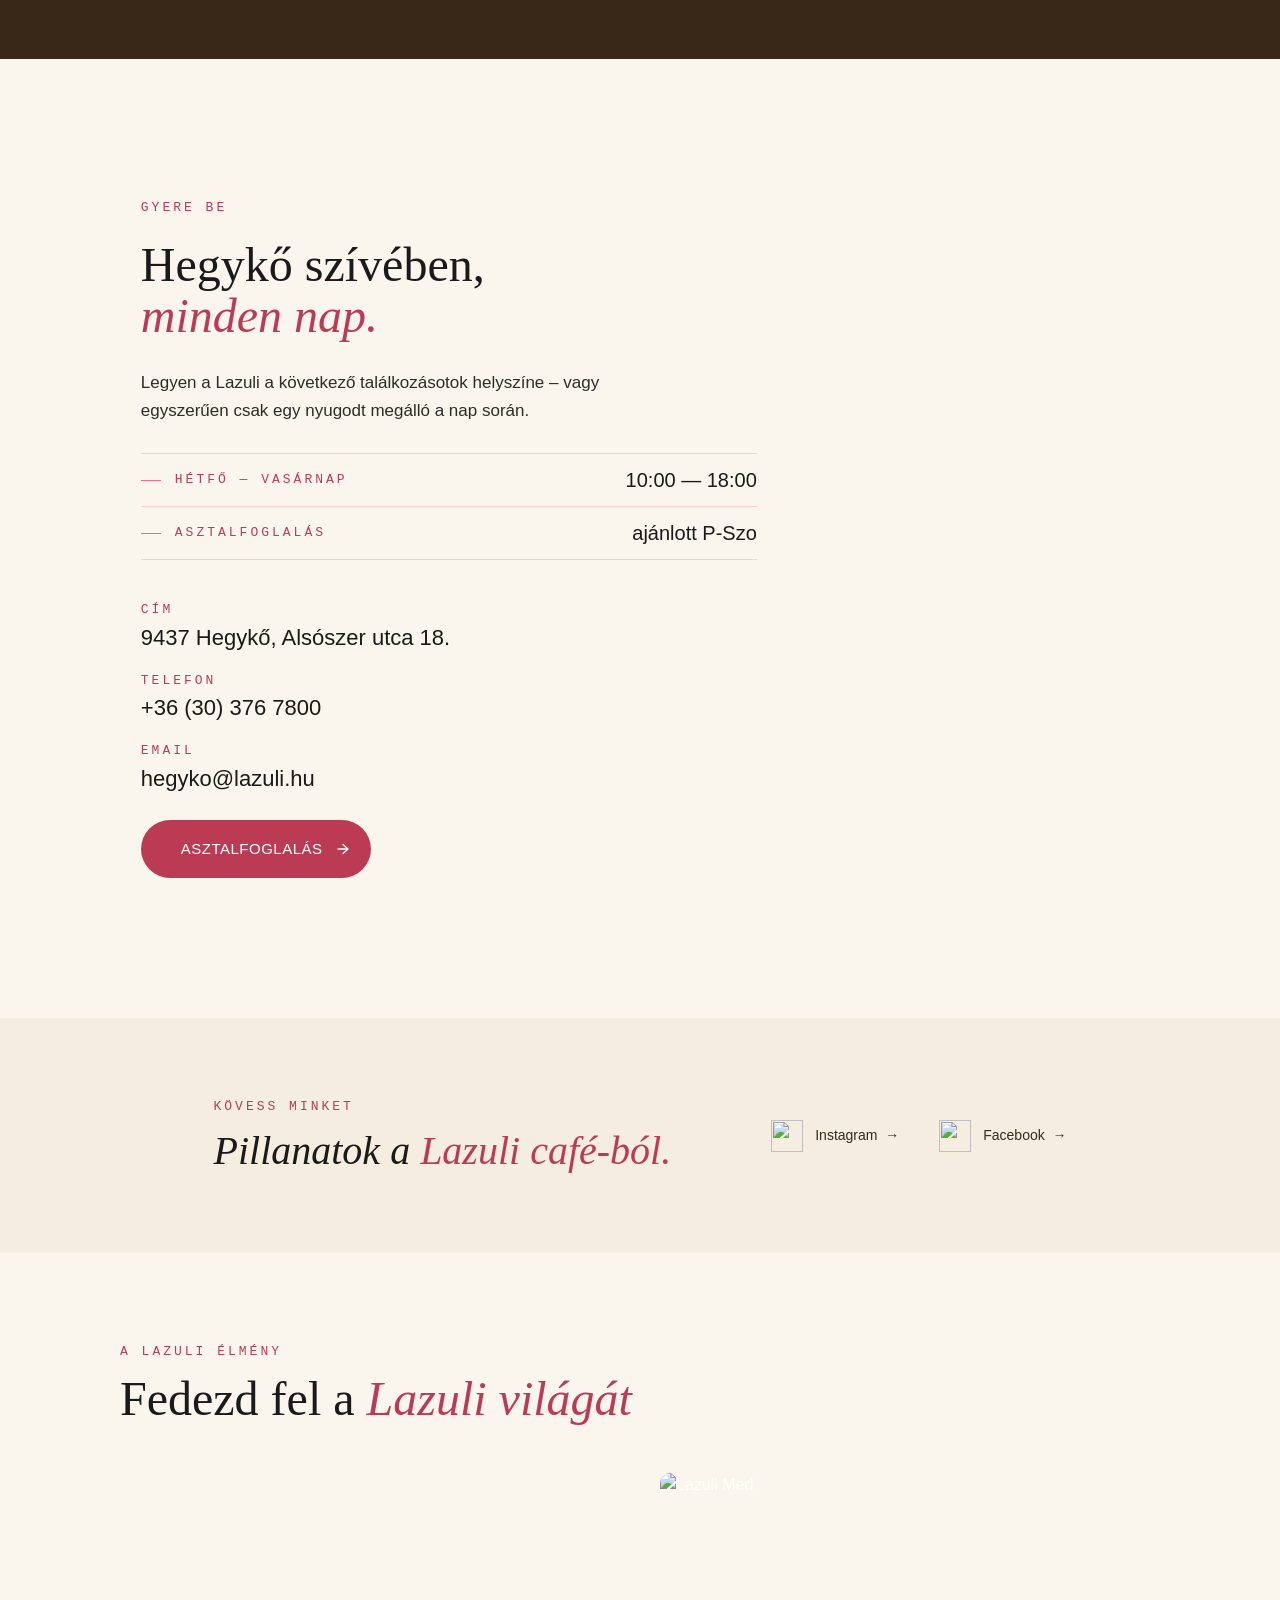
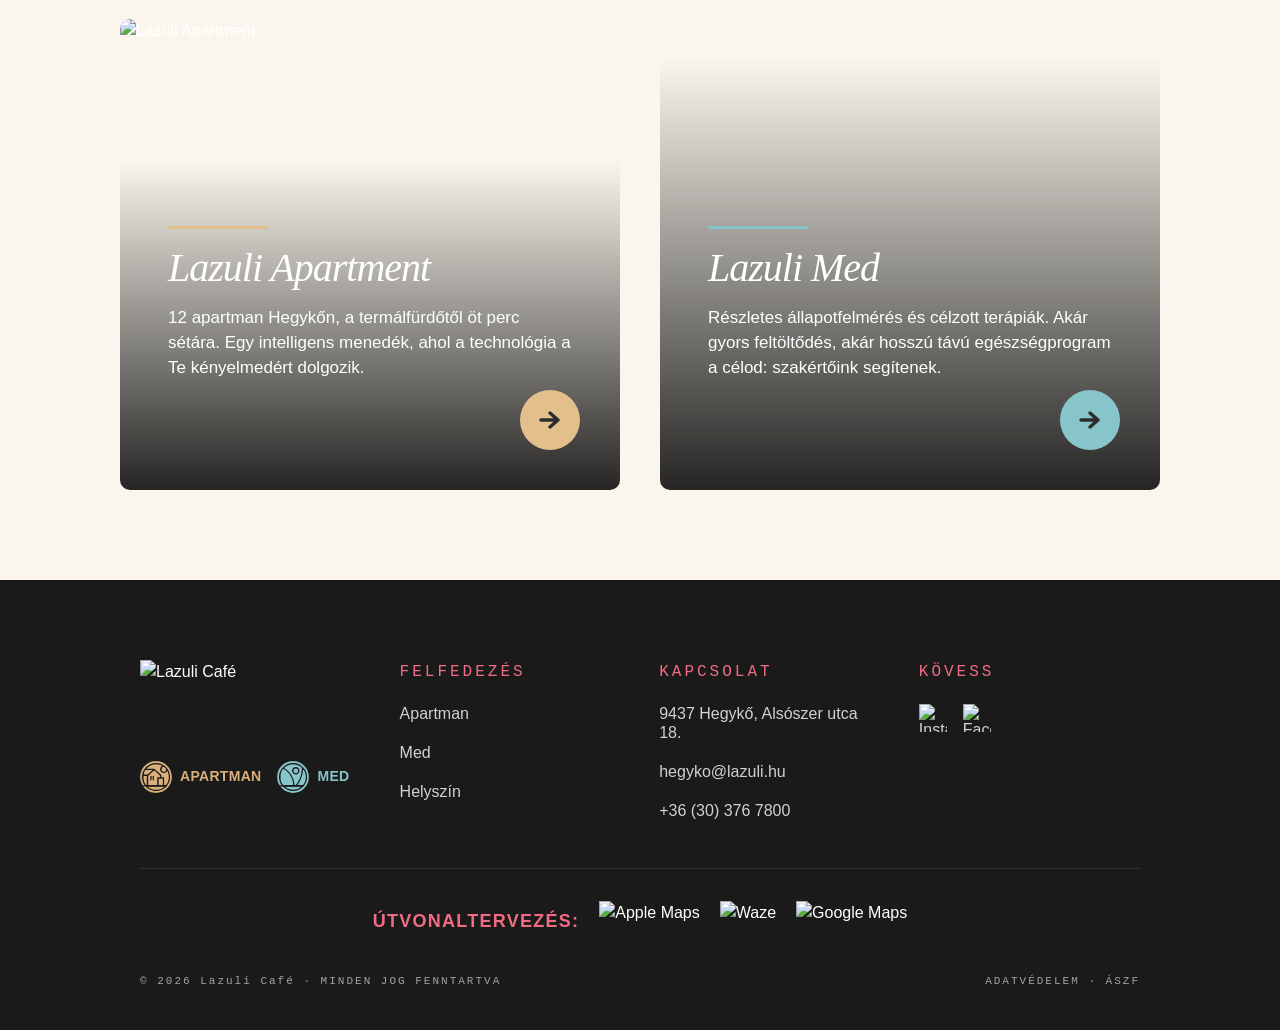
==== commit 43c58c55: "Footer: Apartman/Med linkek SVG ikonnal + mobil kozepre igazitas - A logo alatti badge-ek kattinthat" ====
--- a/index.html
+++ b/index.html
@@ -1,6 +1,9 @@
 <!DOCTYPE html>
 <html lang="hu">
 <head>
+<!-- CookieYes banner (consent) – a GTM elé töltjük be -->
+<script id="cookieyes" type="text/javascript" src="https://cdn-cookieyes.com/client_data/cb4bae2f5099c113811184f11fed3576/script.js"></script>
+<!-- End CookieYes -->
 <!-- Google Tag Manager -->
 <script>(function(w,d,s,l,i){w[l]=w[l]||[];w[l].push({'gtm.start':
 new Date().getTime(),event:'gtm.js'});var f=d.getElementsByTagName(s)[0],
@@ -307,13 +310,19 @@
     <div class="footer__brand">
       <a href="/" data-home><img class="footer__logo" src="assets/icons/logo.svg" alt="Lazuli Café"></a>
       <div class="footer__badges">
-        <span class="badge badge--gold">Apartment</span>
-        <span class="badge badge--teal">MED</span>
+        <a class="badge badge--gold" href="https://apartman.lazuli.hu/apartmanok/" target="_blank" rel="noopener">
+          <svg xmlns="http://www.w3.org/2000/svg" width="40" height="40" viewBox="0 0 40 40" fill="none" aria-hidden="true"><mask id="mask0_443_3579" style="mask-type:luminance" maskUnits="userSpaceOnUse" x="26" y="7" width="8" height="7"><path d="M33.1568 7.20898H26.6685V13.6973H33.1568V7.20898Z" fill="white"></path></mask><g mask="url(#mask0_443_3579)"><mask id="mask1_443_3579" style="mask-type:luminance" maskUnits="userSpaceOnUse" x="26" y="7" width="7" height="7"><path d="M26.6685 10.4314C26.6624 12.1804 28.075 13.6052 29.8178 13.6113C31.5607 13.6113 32.9794 12.217 32.9978 10.4742C32.105 9.26337 31.0409 8.18708 29.8484 7.26367V7.2759H29.8301C28.0933 7.2759 26.6746 8.68242 26.6685 10.4253" fill="white"></path></mask><g mask="url(#mask1_443_3579)"><mask id="mask2_443_3579" style="mask-type:luminance" maskUnits="userSpaceOnUse" x="26" y="7" width="8" height="7"><path d="M33.0837 7.18359H26.626V13.6413H33.0837V7.18359Z" fill="white"></path></mask><g mask="url(#mask2_443_3579)"><path d="M43.064 -3.06641H-3.06348V43.0611H43.064V-3.06641Z" fill="#DAAF7C"></path></g></g></g><mask id="mask3_443_3579" style="mask-type:luminance" maskUnits="userSpaceOnUse" x="0" y="0" width="40" height="40"><path d="M40 0H0V40H40V0Z" fill="white"></path></mask><g mask="url(#mask3_443_3579)"><mask id="mask4_443_3579" style="mask-type:luminance" maskUnits="userSpaceOnUse" x="0" y="0" width="40" height="40"><path d="M20.003 0.152344C9.0689 0.152344 0.195639 8.99503 0.152832 19.9108V20.082C0.171178 23.8246 1.223 27.3225 3.03924 30.3068H5.85838C3.75473 27.4142 2.50721 23.849 2.50721 19.9964C2.50721 10.2976 10.3959 2.41499 20.0886 2.41499C29.7813 2.41499 37.6761 10.2976 37.6761 19.9964C37.6761 24.4972 35.97 28.6067 33.1814 31.7255V31.8417H33.0775C29.8547 35.3641 25.2316 37.5778 20.0947 37.5778C14.9579 37.5778 10.3286 35.3641 7.11201 31.8417H4.07884C7.69908 36.7033 13.4841 39.8466 20.0091 39.8466C30.9738 39.8466 39.8593 30.9611 39.8593 19.9964C39.8593 9.03172 30.9677 0.152344 20.003 0.152344Z" fill="white"></path></mask><g mask="url(#mask4_443_3579)"><mask id="mask5_443_3579" style="mask-type:luminance" maskUnits="userSpaceOnUse" x="0" y="0" width="40" height="40"><path d="M39.9815 0.140625H0.0610352V39.9144H39.9815V0.140625Z" fill="white"></path></mask><g mask="url(#mask5_443_3579)"><path d="M43.064 -3.06445H-3.06348V43.0631H43.064V-3.06445Z" fill="#DAAF7C"></path></g></g></g><mask id="mask6_443_3579" style="mask-type:luminance" maskUnits="userSpaceOnUse" x="10" y="11" width="16" height="20"><path d="M25.2256 11.5332H10.0903V30.4539H25.2256V11.5332Z" fill="white"></path></mask><g mask="url(#mask6_443_3579)"><mask id="mask7_443_3579" style="mask-type:luminance" maskUnits="userSpaceOnUse" x="10" y="11" width="16" height="20"><path d="M12.9277 18.7738H14.4565V23.9962H12.9277V18.7738ZM15.8631 18.7738H17.3919V23.9962H15.8631V18.7738ZM10.1453 30.3133H21.5503V20.3209H25.1705V18.2906L17.7038 11.625L10.1392 18.2906V30.3133H10.1453Z" fill="white"></path></mask><g mask="url(#mask7_443_3579)"><mask id="mask8_443_3579" style="mask-type:luminance" maskUnits="userSpaceOnUse" x="10" y="11" width="16" height="20"><path d="M25.3047 11.5879H10.041V30.374H25.3047V11.5879Z" fill="white"></path></mask><g mask="url(#mask8_443_3579)"><path d="M43.0635 -3.06445H-3.06396V43.0631H43.0635V-3.06445Z" fill="#DAAF7C"></path></g></g></g><mask id="mask9_443_3579" style="mask-type:luminance" maskUnits="userSpaceOnUse" x="7" y="3" width="30" height="28"><path d="M36.2208 3.78516H7.74805V30.4539H36.2208V3.78516Z" fill="white"></path></mask><g mask="url(#mask9_443_3579)"><mask id="mask10_443_3579" style="mask-type:luminance" maskUnits="userSpaceOnUse" x="7" y="3" width="30" height="28"><path d="M7.80273 9.68118H17.5872L17.7034 9.57722L26.6989 17.6005V20.3218H30.1602V30.3141H32.3739C34.7222 27.5256 36.1348 23.9237 36.1348 19.9976C36.1348 17.2091 35.4132 14.5795 34.1534 12.2863C33.438 13.9619 31.7685 15.1482 29.8299 15.1482H29.8055C27.2126 15.136 25.1151 13.0201 25.1334 10.4272C25.1456 8.46424 26.3626 6.78254 28.0871 6.09152C25.7266 4.72781 22.9992 3.95117 20.0883 3.95117C15.1655 3.95117 10.7503 6.18325 7.80885 9.6873" fill="white"></path></mask><g mask="url(#mask10_443_3579)"><mask id="mask11_443_3579" style="mask-type:luminance" maskUnits="userSpaceOnUse" x="7" y="3" width="30" height="28"><path d="M36.1656 3.95703H7.69287V30.375H36.1656V3.95703Z" fill="white"></path></mask><g mask="url(#mask11_443_3579)"><path d="M43.0635 -3.0625H-3.06396V43.065H43.0635V-3.0625Z" fill="#DAAF7C"></path></g></g></g><mask id="mask12_443_3579" style="mask-type:luminance" maskUnits="userSpaceOnUse" x="3" y="18" width="6" height="13"><path d="M8.64719 18.5605H3.96289V30.4548H8.64719V18.5605Z" fill="white"></path></mask><g mask="url(#mask12_443_3579)"><mask id="mask13_443_3579" style="mask-type:luminance" maskUnits="userSpaceOnUse" x="4" y="18" width="5" height="13"><path d="M8.61622 30.3138V18.707H4.09703C4.06645 19.129 4.04199 19.5632 4.04199 19.9974C4.04199 23.9172 5.46074 27.5191 7.80289 30.3138H8.62233H8.61622Z" fill="white"></path></mask><g mask="url(#mask13_443_3579)"><mask id="mask14_443_3579" style="mask-type:luminance" maskUnits="userSpaceOnUse" x="4" y="18" width="5" height="13"><path d="M8.72046 18.6348H4.02393V30.3761H8.72046V18.6348Z" fill="white"></path></mask><g mask="url(#mask14_443_3579)"><path d="M43.064 -3.0625H-3.06348V43.065H43.064V-3.0625Z" fill="#DAAF7C"></path></g></g></g><mask id="mask15_443_3579" style="mask-type:luminance" maskUnits="userSpaceOnUse" x="23" y="21" width="6" height="10"><path d="M28.6318 21.8555H23.0791V30.319H28.6318V21.8555Z" fill="white"></path></mask><g mask="url(#mask15_443_3579)"><mask id="mask16_443_3579" style="mask-type:luminance" maskUnits="userSpaceOnUse" x="22" y="21" width="7" height="10"><path d="M28.6804 21.7148H22.9565V30.3741H28.6804V21.7148Z" fill="white"></path></mask><g mask="url(#mask16_443_3579)"><path d="M43.064 -3.06445H-3.06348V43.0631H43.064V-3.06445Z" fill="#DAAF7C"></path></g></g><mask id="mask17_443_3579" style="mask-type:luminance" maskUnits="userSpaceOnUse" x="4" y="11" width="13" height="7"><path d="M16.0402 11.1719H4.146V17.2994H16.0402V11.1719Z" fill="white"></path></mask><g mask="url(#mask17_443_3579)"><mask id="mask18_443_3579" style="mask-type:luminance" maskUnits="userSpaceOnUse" x="4" y="11" width="12" height="7"><path d="M9.09348 17.1775L15.857 11.209H6.6596C5.49159 12.9824 4.67214 15.0005 4.28076 17.1775H9.09348Z" fill="white"></path></mask><g mask="url(#mask18_443_3579)"><mask id="mask19_443_3579" style="mask-type:luminance" maskUnits="userSpaceOnUse" x="4" y="11" width="12" height="7"><path d="M15.9117 11.1484H4.17041V17.3126H15.9117V11.1484Z" fill="white"></path></mask><g mask="url(#mask19_443_3579)"><path d="M43.0635 -3.0625H-3.06396V43.065H43.0635V-3.0625Z" fill="#DAAF7C"></path></g></g></g><mask id="mask20_443_3579" style="mask-type:luminance" maskUnits="userSpaceOnUse" x="9" y="31" width="22" height="6"><path d="M30.9919 31.7148H9.19092V36.2218H30.9919V31.7148Z" fill="white"></path></mask><g mask="url(#mask20_443_3579)"><mask id="mask21_443_3579" style="mask-type:luminance" maskUnits="userSpaceOnUse" x="9" y="31" width="22" height="6"><path d="M30.9063 31.8496H9.27051C12.1263 34.4608 15.9239 36.0569 20.0945 36.0569C24.2652 36.0569 28.0627 34.4608 30.9186 31.8496" fill="white"></path></mask><g mask="url(#mask21_443_3579)"><mask id="mask22_443_3579" style="mask-type:luminance" maskUnits="userSpaceOnUse" x="9" y="31" width="23" height="6"><path d="M31.0284 31.8438H9.16016V36.1H31.0284V31.8438Z" fill="white"></path></mask><g mask="url(#mask22_443_3579)"><path d="M43.0635 -3.0625H-3.06396V43.065H43.0635V-3.0625Z" fill="#DAAF7C"></path></g></g></g></svg>
+          <span>Apartman</span>
+        </a>
+        <a class="badge badge--teal" href="https://med.lazuli.hu/" target="_blank" rel="noopener">
+          <svg xmlns="http://www.w3.org/2000/svg" width="40" height="40" viewBox="0 0 40 40" fill="none" aria-hidden="true"><mask id="mask0_176_965" style="mask-type:luminance" maskUnits="userSpaceOnUse" x="20" y="9" width="7" height="7"><path d="M26.6664 9.00684H20.3623V15.311H26.6664V9.00684Z" fill="white"></path></mask><g mask="url(#mask0_176_965)"><mask id="mask1_176_965" style="mask-type:luminance" maskUnits="userSpaceOnUse" x="20" y="9" width="7" height="7"><path d="M23.4787 15.287C25.1746 15.287 26.5649 13.9028 26.5649 12.2009C26.5649 10.499 25.1806 9.11475 23.4787 9.11475C21.7769 9.11475 20.3926 10.499 20.3926 12.2009C20.3926 13.9028 21.7769 15.287 23.4787 15.287Z" fill="white"></path></mask><g mask="url(#mask1_176_965)"><mask id="mask2_176_965" style="mask-type:luminance" maskUnits="userSpaceOnUse" x="20" y="9" width="7" height="7"><path d="M26.6005 9.04297H20.2725V15.3711H26.6005V9.04297Z" fill="white"></path></mask><g mask="url(#mask2_176_965)"><path d="M43.0623 -3.06201H-3.06201V43.0623H43.0623V-3.06201Z" fill="#88C5CB"></path></g></g></g><mask id="mask3_176_965" style="mask-type:luminance" maskUnits="userSpaceOnUse" x="25" y="9" width="12" height="22"><path d="M36.2189 9.91162H25.0488V30.4539H36.2189V9.91162Z" fill="white"></path></mask><g mask="url(#mask3_176_965)"><mask id="mask4_176_965" style="mask-type:luminance" maskUnits="userSpaceOnUse" x="25" y="10" width="12" height="21"><path d="M32.677 10.0553C32.5991 12.0268 32.3594 14.0044 31.9519 15.9459C30.8493 21.2194 28.5122 26.1991 25.1924 30.4358H32.2576C34.6725 27.6253 36.1347 23.9759 36.1347 19.9909C36.1347 16.2396 34.8343 12.7879 32.671 10.0493" fill="white"></path></mask><g mask="url(#mask4_176_965)"><mask id="mask5_176_965" style="mask-type:luminance" maskUnits="userSpaceOnUse" x="25" y="10" width="12" height="21"><path d="M36.2367 10.0493H25.1626V30.4718H36.2367V10.0493Z" fill="white"></path></mask><g mask="url(#mask5_176_965)"><path d="M43.0623 -3.06201H-3.06201V43.0623H43.0623V-3.06201Z" fill="#88C5CB"></path></g></g></g><mask id="mask6_176_965" style="mask-type:luminance" maskUnits="userSpaceOnUse" x="0" y="0" width="40" height="40"><path d="M40 0H0V40H40V0Z" fill="white"></path></mask><g mask="url(#mask6_176_965)"><mask id="mask7_176_965" style="mask-type:luminance" maskUnits="userSpaceOnUse" x="0" y="0" width="40" height="40"><path d="M19.9492 0.149902C9.00684 0.173872 0.149902 9.05477 0.149902 20.0031C0.149902 23.8383 1.23455 27.4098 3.1162 30.448H5.95067C3.78737 27.5177 2.49897 23.9102 2.49897 20.0031C2.49897 10.3072 10.3911 2.41507 20.087 2.41507C29.7829 2.41507 37.675 10.3072 37.675 20.0031C37.675 24.5095 35.9731 28.6203 33.1866 31.7304V31.9821H32.9589C29.7469 35.4338 25.1746 37.5911 20.099 37.5911C15.0233 37.5911 10.4451 35.4278 7.22707 31.9761H4.17089C7.80235 36.7641 13.5372 39.8503 20.0091 39.8503C30.9694 39.8503 39.8623 30.9634 39.8623 19.9971C39.8563 9.05477 30.9934 0.173872 20.063 0.149902H19.9612H19.9492Z" fill="white"></path></mask><g mask="url(#mask7_176_965)"><mask id="mask8_176_965" style="mask-type:luminance" maskUnits="userSpaceOnUse" x="0" y="0" width="40" height="40"><path d="M39.9759 0.125488H0.137695V39.9637H39.9759V0.125488Z" fill="white"></path></mask><g mask="url(#mask8_176_965)"><path d="M43.0623 -3.0625H-3.06201V43.0618H43.0623V-3.0625Z" fill="#88C5CB"></path></g></g></g><mask id="mask9_176_965" style="mask-type:luminance" maskUnits="userSpaceOnUse" x="9" y="31" width="22" height="6"><path d="M30.8133 31.8921H9.37207V36.2187H30.8133V31.8921Z" fill="white"></path></mask><g mask="url(#mask9_176_965)"><mask id="mask10_176_965" style="mask-type:luminance" maskUnits="userSpaceOnUse" x="9" y="31" width="22" height="6"><path d="M30.7655 31.9697H9.4082C12.2487 34.4986 15.988 36.0506 20.0869 36.0506C24.1857 36.0506 27.9251 34.5106 30.7655 31.9697Z" fill="white"></path></mask><g mask="url(#mask10_176_965)"><mask id="mask11_176_965" style="mask-type:luminance" maskUnits="userSpaceOnUse" x="9" y="31" width="22" height="6"><path d="M30.7715 31.9102H9.34229V36.0809H30.7715V31.9102Z" fill="white"></path></mask><g mask="url(#mask11_176_965)"><path d="M43.0618 -3.06201H-3.0625V43.0623H43.0618V-3.06201Z" fill="#88C5CB"></path></g></g></g><mask id="mask12_176_965" style="mask-type:luminance" maskUnits="userSpaceOnUse" x="3" y="9" width="18" height="22"><path d="M20.543 9.73193H3.96777V30.454H20.543V9.73193Z" fill="white"></path></mask><g mask="url(#mask12_176_965)"><mask id="mask13_176_965" style="mask-type:luminance" maskUnits="userSpaceOnUse" x="4" y="9" width="17" height="22"><path d="M7.90987 30.4422H20.3803C20.1945 21.7351 15.3945 13.8969 7.7241 9.76807C5.41699 12.5486 4.03271 16.1141 4.03271 19.9973C4.03271 23.8804 5.49489 27.6317 7.90987 30.4362" fill="white"></path></mask><g mask="url(#mask13_176_965)"><mask id="mask14_176_965" style="mask-type:luminance" maskUnits="userSpaceOnUse" x="4" y="9" width="17" height="22"><path d="M20.4165 9.76221H4.021V30.4723H20.4165V9.76221Z" fill="white"></path></mask><g mask="url(#mask14_176_965)"><path d="M43.0618 -3.06201H-3.0625V43.0623H43.0618V-3.06201Z" fill="#88C5CB"></path></g></g></g><mask id="mask15_176_965" style="mask-type:luminance" maskUnits="userSpaceOnUse" x="8" y="3" width="24" height="28"><path d="M31.1673 3.78125H8.64746V30.4479H31.1673V3.78125Z" fill="white"></path></mask><g mask="url(#mask15_176_965)"><mask id="mask16_176_965" style="mask-type:luminance" maskUnits="userSpaceOnUse" x="8" y="3" width="24" height="28"><path d="M23.4787 7.59852C26.0255 7.59852 28.0929 9.66594 28.0929 12.2128C28.0929 14.7596 26.0255 16.827 23.4787 16.827C20.9318 16.827 18.8644 14.7596 18.8644 12.2128C18.8644 9.66594 20.9318 7.59852 23.4787 7.59852ZM8.79102 8.60526C16.767 13.0517 21.7289 21.2974 21.9086 30.442H23.221C26.8105 26.1933 29.3094 21.0817 30.4539 15.6405C30.9573 13.2555 31.191 10.8225 31.167 8.40751C28.2846 5.65096 24.3835 3.95508 20.0869 3.95508C15.7903 3.95508 11.6974 5.73485 8.79102 8.61126" fill="white"></path></mask><g mask="url(#mask16_176_965)"><mask id="mask17_176_965" style="mask-type:luminance" maskUnits="userSpaceOnUse" x="8" y="3" width="24" height="28"><path d="M31.203 3.86475H8.76709V30.4715H31.203V3.86475Z" fill="white"></path></mask><g mask="url(#mask17_176_965)"><path d="M43.0623 -3.0625H-3.06201V43.0618H43.0623V-3.0625Z" fill="#88C5CB"></path></g></g></g></svg>
+          <span>Med</span>
+        </a>
       </div>
     </div>
     <nav class="footer__col">
       <p class="footer__title" data-i18n="foot.explore">FELFEDEZÉS</p>
-      <a href="https://apartman.lazuli.hu/" data-i18n="foot.l.apartman">Apartman</a>
+      <a href="https://apartman.lazuli.hu/apartmanok/" data-i18n="foot.l.apartman">Apartman</a>
       <a href="https://med.lazuli.hu/" target="_blank" rel="noopener" data-i18n="foot.l.longevity">Med</a>
       <a href="#helyszin" data-anchor="helyszin" data-i18n="foot.l.location">Helyszín</a>
     </nav>
--- a/style.css
+++ b/style.css
@@ -0,0 +1,624 @@
+/* =================================================================
+   Lazuli Café — Hub
+   Figma-faithful rebuild (1920px desktop reference) + responsive
+   ================================================================= */
+
+:root{
+  --cream:#F4EDE0;
+  --cream2:#FAF6EE;
+  --brown:#3A2818;
+  --ink:#1A1A1A;
+  --body:#2C2C2C;
+  --pink:#F16B82;       /* sötét háttéren (WCAG AA: 4.79:1 a barnán) */
+  --pink-deep:#BB3B55;  /* világos háttéren és gombokon (4.66:1 a krémen, 5.43:1 fehérrel) */
+  --gold:#E3C08B;
+  --gold2:#DAAF7C;
+  --teal:#88C5CB;
+  --footer:#1A1A1A;
+
+  --serif:'Playfair Display', Georgia, serif;
+  --sans:'Inter', -apple-system, sans-serif;
+  --mono:'Geist Mono', ui-monospace, monospace;
+
+  --maxw:1920px;
+  --pad:120px;     /* default horizontal section padding */
+}
+
+*,*::before,*::after{box-sizing:border-box;margin:0;padding:0;}
+html{scroll-behavior:smooth;overflow-x:clip;scroll-padding-top:90px;}
+/* mozgásérzékeny felhasználóknak: animációk és smooth scroll kikapcsolása */
+@media (prefers-reduced-motion: reduce){
+  html{scroll-behavior:auto;}
+  *,*::before,*::after{
+    transition-duration:.01ms !important;
+    animation-duration:.01ms !important;
+    animation-iteration-count:1 !important;
+  }
+}
+/* Lenis smooth scroll */
+html.lenis,html.lenis body{height:auto;}
+.lenis.lenis-smooth{scroll-behavior:auto !important;}
+.lenis.lenis-smooth [data-lenis-prevent]{overscroll-behavior:contain;}
+.lenis.lenis-stopped{overflow:clip;}
+.lenis.lenis-smooth iframe{pointer-events:none;}
+body{
+  font-family:var(--sans);
+  color:var(--body);
+  background:var(--cream);
+  line-height:1.5;
+  -webkit-font-smoothing:antialiased;
+  overflow-x:clip;
+}
+img{display:block;max-width:100%;}
+a{text-decoration:none;color:inherit;}
+ul{list-style:none;}
+
+/* ---------- skip link (csak fókusznál látszik) ---------- */
+.skip-link{
+  position:fixed;top:0;left:-9999px;z-index:300;
+  background:var(--brown);color:#fff;
+  padding:12px 20px;border-radius:0 0 8px 0;
+  font-size:15px;
+}
+.skip-link:focus{left:0;}
+
+/* ---------- shared type ---------- */
+.eyebrow{
+  font-family:var(--mono);
+  font-weight:400;
+  font-size:13px;
+  letter-spacing:3px;
+  line-height:17px;
+  color:var(--pink-deep);
+  text-transform:uppercase;
+}
+.eyebrow.center{text-align:center;}
+.h2{
+  font-family:var(--serif);
+  font-weight:400;
+  font-size:64px;
+  line-height:1.05;
+  color:var(--ink);
+}
+.h2.center{text-align:center;}
+.h2.light{color:#fff;}
+.pink{color:var(--pink-deep);font-style:italic;}
+/* sötét hátterű szekciókban a világosabb pink olvasható */
+.hero .pink,.rev .pink,.rev .eyebrow,.card--dark .pink{color:var(--pink);}
+
+/* ---------- buttons ---------- */
+.btn{
+  display:inline-flex;
+  align-items:center;
+  gap:12px;
+  font-family:var(--sans);
+  cursor:pointer;
+  white-space:nowrap;
+}
+.btn--primary{
+  background:var(--pink-deep);
+  color:#fff;
+  font-weight:500;
+  font-size:15px;
+  letter-spacing:.5px;
+  text-transform:uppercase;
+  padding:18px 20px 18px 40px;
+  border-radius:9999px;
+  transition:filter .2s, transform .2s;
+}
+.btn--primary:hover{filter:brightness(1.06);transform:translateY(-1px);}
+.btn--ghost{
+  color:#fff;
+  font-weight:400;
+  font-size:16px;
+  padding:14px 8px;
+  opacity:.95;
+}
+.btn--ghost:hover{color:var(--pink);}
+.arrow{
+  width:16px;height:16px;flex:none;
+  background:no-repeat center/contain;
+  background-image:url("data:image/svg+xml,%3Csvg xmlns='http://www.w3.org/2000/svg' width='16' height='16' viewBox='0 0 16 16' fill='none'%3E%3Cpath d='M3 8h9.5M8 3.5L13 8l-5 4.5' stroke='%23fff' stroke-width='1.33' stroke-linecap='round' stroke-linejoin='round'/%3E%3C/svg%3E");
+}
+
+/* =================================================================
+   HERO
+   ================================================================= */
+.hero{
+  position:relative;
+  min-height:100vh;
+  min-height:100svh; /* mobil címsáv nélküli magasság, ahol támogatott */
+  background:linear-gradient(180deg, rgba(0,0,0,.65), rgba(0,0,0,.25) 45%, rgba(0,0,0,.80)),
+             url("assets/img/hero-bg.jpg") center/cover no-repeat;
+  background-color:var(--brown);
+  display:flex;
+  align-items:center;
+  color:#fff;
+}
+.nav{
+  position:fixed;top:0;left:0;right:0;
+  height:141px;
+  display:flex;align-items:center;justify-content:space-between;
+  padding:28px 80px;
+  background:rgba(0,0,0,.30);
+  z-index:100;
+  transition:background .3s ease, height .3s ease, padding .3s ease;
+}
+.nav--scrolled{
+  background:rgba(0,0,0,.80);
+  height:84px;padding-top:16px;padding-bottom:16px;
+}
+.nav--scrolled .nav__logo img{height:52px;}
+.nav--dark{background:rgba(0,0,0,.80);}
+/* fix width so the centered menu doesn't shift when the logo shrinks on scroll */
+.nav__left{display:flex;align-items:center;gap:18px;flex:none;}
+.nav__logo{width:249px;flex:none;display:inline-flex;align-items:center;}
+.nav__logo img{height:85px;width:auto;transition:height .35s ease;}
+/* nyelvváltó zászlók */
+.nav__lang{display:flex;align-items:center;gap:7px;}
+/* a gomb találati felülete min. 24px (WCAG 2.2), a zászló vizuálisan kisebb */
+.lang-flag{
+  width:32px;height:24px;padding:0;border:0;
+  background:none;cursor:pointer;opacity:.4;
+  display:inline-flex;align-items:center;justify-content:center;
+  transition:opacity .2s, transform .15s;
+}
+.lang-flag svg{width:26px;height:18px;display:block;border-radius:3px;}
+.lang-flag:hover{opacity:.75;}
+.lang-flag.active{opacity:1;}
+/* logo is dark-on-transparent in source; invert to read on dark nav */
+.nav__logo img,.footer__logo{filter:none;}
+.nav__menu{display:flex;align-items:center;gap:25px;}
+.nav__menu li{display:flex;align-items:center;gap:25px;}
+.nav__menu li:not(:last-child)::after{
+  content:"";width:10px;height:10px;border-radius:50%;
+  background:transparent;border:2px solid var(--pink);box-sizing:border-box;
+  flex:none;
+}
+.nav__menu a{
+  font-size:14px;color:#fff;opacity:.9;transition:opacity .2s,color .2s;
+  text-transform:uppercase;letter-spacing:.5px;
+}
+.nav__menu a:hover{opacity:1;color:var(--pink);}
+.nav__toggle{
+  display:none;flex-direction:column;gap:6px;
+  background:none;border:0;cursor:pointer;padding:8px;
+}
+.nav__toggle span{
+  display:block;width:28px;height:2px;background:#fff;border-radius:2px;
+  transition:transform .25s ease, opacity .2s ease;
+}
+
+.hero__content{
+  padding:0 var(--pad);
+  max-width:1420px;
+  margin-top:60px;        /* nudge below vertical center to match y≈298 */
+}
+.hero__display{
+  font-family:var(--serif);
+  font-weight:400;
+  font-size:120px;
+  line-height:114px;
+  letter-spacing:-1px;
+}
+.hero__subhead{
+  margin-top:26px;
+  max-width:540px;
+  font-size:20px;
+  line-height:30px;
+  opacity:.85;
+}
+.hero__ctas{
+  margin-top:26px;
+  display:flex;align-items:center;gap:24px;
+}
+
+/* =================================================================
+   INTRO — Lapis Lazuli
+   ================================================================= */
+.intro{background:var(--cream);position:relative;}
+.intro__inner{
+  max-width:var(--maxw);margin:0 auto;
+  padding:0 var(--pad) 116px;
+  display:grid;
+  grid-template-columns:1fr 1fr;
+  gap:120px;
+  align-items:start;
+}
+/* photo on the left, pulled up so it overlaps into the hero */
+.intro__photo{margin-top:-114px;}
+.intro__photo img{
+  display:block;width:100%;aspect-ratio:700/773;height:auto;object-fit:cover;
+  border:10px solid #fff;
+  border-radius:20px;box-shadow:0 30px 70px rgba(0,0,0,.28);
+}
+.intro__text{position:relative;padding-top:111px;}
+.intro__watermark{
+  position:absolute;top:8px;right:-30px;width:399px;max-width:48%;
+  opacity:.2;pointer-events:none;z-index:0;
+}
+.intro__head,.intro__body{position:relative;z-index:1;}
+.intro__head{display:flex;flex-direction:column;gap:24px;}
+.intro__body{display:flex;flex-direction:column;gap:24px;margin-top:40px;}
+.intro__body p{font-size:19px;line-height:32px;color:var(--body);}
+.intro__quote{display:flex;gap:24px;align-items:stretch;padding-top:8px;}
+.intro__quote .bar{width:3px;flex:none;background:var(--pink);}
+.intro__quote p{
+  font-family:var(--serif);font-style:italic;font-size:24px;line-height:36px;color:var(--ink);
+}
+
+/* =================================================================
+   KÉT IDŐSÍK
+   ================================================================= */
+.tt{background:var(--cream2);padding:140px 0;}
+.tt__header{
+  display:flex;flex-direction:column;align-items:center;gap:20px;
+  text-align:center;margin-bottom:64px;
+}
+.tt__cards{
+  max-width:1680px;margin:0 auto;padding:0 var(--pad);
+  display:grid;grid-template-columns:1fr 1fr;gap:24px;
+}
+.card{
+  border-radius:6px;
+  padding:56px;
+  padding-bottom:0;
+  overflow:hidden;
+  display:flex;
+  flex-direction:column;
+}
+.card--light{background:var(--cream);}
+.card--dark{background:var(--brown);}
+.card__time{
+  font-family:var(--mono);font-size:18px;letter-spacing:3px;
+  line-height:23px;color:var(--pink-deep);
+}
+.card--dark .card__time{color:var(--pink);}
+.card__num{
+  font-family:var(--serif);font-style:italic;font-size:80px;line-height:80px;color:var(--pink);
+  margin-top:20px;
+}
+.card__head{
+  font-family:var(--serif);font-weight:400;font-size:55px;line-height:1;
+  color:var(--ink);margin-top:20px;
+}
+.card__head.light{color:#fff;}
+.card__body{
+  font-size:16px;line-height:26px;margin-top:28px;color:var(--body);max-width:716px;
+}
+.card--dark .card__body{color:rgba(255,255,255,.85);}
+.card__list{margin-top:30px;margin-bottom:56px;display:flex;flex-direction:column;}
+.card__list li{
+  display:flex;align-items:center;gap:14px;
+  padding:12px 0;
+  font-size:14px;line-height:17px;color:var(--body);
+}
+.card--dark .card__list li{color:rgba(255,255,255,.85);}
+.card__list li::before{
+  content:"";width:20px;height:1px;background:var(--pink);flex:none;
+}
+.card__img{margin-top:auto;border-radius:4px;overflow:hidden;
+  margin-left:-56px;margin-right:-56px;}
+.card__img img{width:100%;height:372px;object-fit:cover;}
+
+/* =================================================================
+   KÍNÁLAT
+   ================================================================= */
+.menu{
+  background:var(--cream);
+  display:flex;align-items:center;gap:80px;
+  padding:140px var(--pad);
+  max-width:var(--maxw);margin:0 auto;
+}
+/* laptop szélességen (1281–1650px) a fix 800px kiszorította a szöveget — vw-korlát */
+.menu__collage{position:relative;width:min(800px,46vw);flex:none;min-height:660px;}
+.menu__watermark{
+  position:absolute;left:300px;top:380px;
+  font-family:'Funnel Display',var(--serif);font-size:220px;line-height:1;
+  color:var(--pink);opacity:.10;pointer-events:none;z-index:0;
+}
+.menu__main{
+  width:100%;max-width:none;height:580px;object-fit:cover;border-radius:10px;
+  position:relative;z-index:1;
+}
+.menu__overlay{
+  position:absolute;left:36px;top:472px;
+  width:326px;height:256px;object-fit:cover;
+  border:10px solid #fff;border-radius:4px;z-index:2;
+}
+.menu__text{flex:1;max-width:720px;min-width:0;display:flex;flex-direction:column;gap:28px;}
+.menu__text .h2{font-size:55px;}
+.menu__body{font-size:17px;line-height:28px;color:var(--body);max-width:460px;}
+.cat-list{display:flex;flex-direction:column;border-top:1px solid rgba(241,107,130,.3);}
+.cat-row{
+  display:flex;align-items:center;flex-wrap:wrap;gap:12px 24px;
+  padding:16px 0;
+  border-bottom:1px solid rgba(241,107,130,.3);
+}
+.cat-row .dash{width:20px;height:1px;background:var(--pink);flex:none;}
+.cat-name{
+  font-family:var(--mono);font-size:14px;letter-spacing:3px;color:var(--pink-deep);
+  width:170px;flex:none;
+}
+.cat-desc{flex:1 1 220px;min-width:0;font-size:16px;color:var(--body);text-transform:uppercase;letter-spacing:.3px;}
+.menu__text .btn--primary{align-self:flex-start;margin-top:0;}
+
+/* =================================================================
+   VENDÉGVÉLEMÉNYEK
+   ================================================================= */
+.rev{
+  background:linear-gradient(rgba(58,40,24,.82),rgba(58,40,24,.82)),
+             url("assets/img/vendeg-bg.jpg") center/cover no-repeat;
+  background-color:var(--brown);
+  padding:50px var(--pad) 160px;
+  display:flex;flex-direction:column;align-items:center;gap:31px;
+  color:#fff;
+}
+.rev .h2{margin-bottom:0;font-style:italic;}
+.rev__quote{
+  width:900px;max-width:100%;
+  display:flex;flex-direction:column;align-items:center;gap:8px;
+  padding:40px 56px;text-align:center;border-radius:4px;
+}
+.rev__text{font-family:var(--serif);font-style:italic;font-size:32px;line-height:45px;color:#fff;}
+.rev__author{font-family:var(--mono);font-size:13px;letter-spacing:3px;color:var(--pink);}
+.rev__divider{width:100px;height:2px;background:var(--pink);}
+
+/* =================================================================
+   HELYSZÍN
+   ================================================================= */
+.loc{
+  background:var(--cream2);
+  display:flex;align-items:flex-start;gap:clamp(40px,6vw,106px);
+  padding:140px clamp(40px,8vw,120px) 140px clamp(40px,11vw,213px);
+  width:100%;
+}
+.loc__left{flex:0 1 616px;min-width:260px;display:flex;flex-direction:column;}
+.loc__left .h2{margin-top:24px;}
+.loc__body{font-size:17px;line-height:28px;margin-top:28px;max-width:480px;}
+.hours{margin-top:28px;border-top:1px solid rgba(241,107,130,.3);}
+.hours li{
+  display:flex;align-items:center;justify-content:space-between;gap:24px;
+  padding:14px 0;border-bottom:1px solid rgba(241,107,130,.3);
+}
+.hours__key{
+  display:flex;align-items:center;gap:14px;
+  font-family:var(--mono);font-size:13px;letter-spacing:3px;color:var(--pink-deep);
+}
+.hours__key .dash{width:20px;height:1px;background:var(--pink);flex:none;}
+.hours__val{font-size:20px;line-height:24px;color:var(--ink);}
+.contact{margin-top:28px;display:flex;flex-direction:column;gap:20px;padding-top:12px;}
+.cKey{font-family:var(--mono);font-size:13px;letter-spacing:3px;color:var(--pink-deep);}
+.cVal{font-size:22px;line-height:27px;color:var(--ink);margin-top:4px;}
+.loc__left .btn--primary{align-self:flex-start;margin-top:28px;}
+.loc__map{flex:1;min-width:280px;}
+.loc__map img,.loc__map iframe{width:100%;height:clamp(420px,50vw,815px);object-fit:cover;border:0;border-radius:10px;display:block;}
+
+/* =================================================================
+   SOCIAL
+   ================================================================= */
+.social{
+  background:linear-gradient(rgba(244,237,224,.90),rgba(244,237,224,.90)),
+             url("assets/img/social-bg.jpg") center/cover no-repeat;
+  background-color:var(--cream);
+  display:flex;align-items:center;justify-content:center;gap:100px;
+  padding:80px var(--pad);
+}
+.social__left{display:flex;flex-direction:column;gap:14px;}
+.social__head{font-family:var(--serif);font-style:italic;font-weight:400;font-size:40px;line-height:1.1;color:var(--ink);}
+.social__right{display:flex;flex-direction:row;align-items:center;gap:40px;}
+.social__link{
+  display:flex;align-items:center;gap:12px;
+  font-size:14px;color:var(--brown);
+}
+.social__link img{width:32px;height:32px;}
+.social__link:hover{color:var(--pink-deep);}
+
+/* =================================================================
+   LAZULI VILÁG
+   ================================================================= */
+.world{background:var(--cream2);padding:90px var(--pad);width:100%;}
+.world__header{display:flex;flex-direction:column;gap:14px;margin-bottom:48px;}
+.world__cards{display:grid;grid-template-columns:1fr 1fr;gap:40px;align-items:end;}
+.wcard{
+  position:relative;border-radius:10px;overflow:hidden;
+  min-height:471px;display:flex;align-items:flex-end;
+  color:#fff;
+}
+.wcard--med{min-height:617px;}
+.wcard img{
+  position:absolute;inset:0;width:100%;height:100%;object-fit:cover;z-index:0;
+}
+.wcard::after{
+  content:"";position:absolute;inset:0;z-index:1;
+  background:linear-gradient(180deg,rgba(0,0,0,0) 30%,rgba(0,0,0,.85));
+}
+/* alul 110px hely, hogy a szöveg ne csússzon a kör alakú gomb alá */
+.wcard__body{position:relative;z-index:2;padding:48px;padding-bottom:110px;max-width:560px;}
+.wcard__line{display:block;width:100px;height:3px;margin-bottom:18px;}
+.wcard__line.gold{background:var(--gold);}
+.wcard__line.teal{background:var(--teal);}
+.wcard__body h3{font-family:var(--serif);font-style:italic;font-weight:400;font-size:40px;letter-spacing:-1px;line-height:1.05;}
+.wcard__body p{margin-top:16px;font-size:17px;line-height:25px;color:#fff;}
+.wcard__go{
+  position:absolute;right:40px;bottom:40px;z-index:3;
+  width:60px;height:60px;border-radius:50%;
+  background:no-repeat center;
+  background-image:url("data:image/svg+xml,%3Csvg xmlns='http://www.w3.org/2000/svg' width='22' height='18' viewBox='0 0 22 18' fill='none'%3E%3Cpath d='M2 9h17M11 2l8 7-8 7' stroke='%232C2C2C' stroke-width='3.33' stroke-linecap='round' stroke-linejoin='round'/%3E%3C/svg%3E");
+}
+.wcard__go--gold{background-color:var(--gold);}
+.wcard__go--teal{background-color:var(--teal);}
+
+/* =================================================================
+   FOOTER
+   ================================================================= */
+.footer{background:var(--footer);color:#fff;padding:80px 140px 40px;}
+.footer__cols{display:grid;grid-template-columns:repeat(4,1fr);gap:clamp(24px,3vw,80px);}
+.footer__brand{display:flex;flex-direction:column;gap:16px;}
+.footer__logo{height:85px;width:auto;}
+.footer__badges{display:flex;flex-wrap:wrap;gap:16px;}
+.badge{font-family:var(--sans);font-weight:700;font-size:14px;letter-spacing:.3px;text-transform:uppercase;}
+.badge--gold{color:var(--gold2);}
+.badge--teal{color:var(--teal);}
+a.badge{display:flex;align-self:center;align-items:center;gap:8px;text-decoration:none;transition:opacity .25s ease;}
+a.badge:hover{opacity:.7;}
+a.badge svg{width:32px;height:32px;flex:none;display:block;}
+.footer__col{display:flex;flex-direction:column;gap:20px;}
+.footer__col a{line-height:1.2;}
+.footer__title{font-family:var(--mono);font-weight:500;font-size:16px;letter-spacing:3px;color:var(--pink);}
+.footer__col a{font-weight:300;font-size:16px;color:rgba(255,255,255,.8);transition:color .2s;}
+.footer__col a:hover{color:#fff;}
+.footer__social{display:flex;gap:16px;}
+.footer__social img{width:28px;height:28px;}
+.footer__divider{height:1px;background:rgba(255,255,255,.1);margin:48px 0 32px;}
+.footer__routes{display:flex;align-items:center;gap:20px;justify-content:center;margin-bottom:32px;}
+.footer__routes-label{font-family:'Montserrat',var(--sans);font-weight:600;font-size:18px;letter-spacing:1.26px;color:var(--pink);text-transform:uppercase;}
+.footer__routes img{height:40px;width:auto;}
+.footer__bottom{
+  display:flex;justify-content:space-between;align-items:center;
+  font-family:var(--mono);font-size:11px;letter-spacing:2px;color:rgba(255,255,255,.6);
+}
+.footer__legal a{color:inherit;transition:color .2s;}
+.footer__legal a:hover{color:#fff;}
+
+/* =================================================================
+   DOKUMENTUM (PDF) OLDAL
+   ================================================================= */
+.doc{padding:160px var(--pad) 80px;min-height:70vh;background:var(--cream);}
+.doc__inner{max-width:1100px;margin:0 auto;}
+.doc__sub{font-family:var(--mono);font-size:13px;letter-spacing:3px;color:var(--pink-deep);text-transform:uppercase;margin-bottom:12px;}
+.doc__title{font-family:var(--serif);font-weight:400;font-size:48px;line-height:1.1;color:var(--ink);margin-bottom:32px;}
+#adobe-dc-view{width:100%;min-height:80vh;border-radius:8px;overflow:hidden;}
+.doc__fallback{margin-top:16px;font-size:15px;color:var(--body);}
+.doc__fallback a{color:var(--pink-deep);text-decoration:underline;}
+@media (max-width:1200px){ .doc{padding-top:120px;} }
+@media (max-width:900px){ .doc{padding:100px 40px 56px;} .doc__title{font-size:34px;} }
+
+/* =================================================================
+   OFF-CANVAS MOBIL MENÜ (jobbról beúszó)
+   ================================================================= */
+.mobile-menu{position:fixed;inset:0;z-index:200;visibility:hidden;pointer-events:none;overflow:hidden;}
+.mobile-menu.is-open{visibility:visible;pointer-events:auto;}
+.mobile-menu__backdrop{
+  position:absolute;inset:0;background:rgba(26,16,8,.55);
+  backdrop-filter:blur(6px);-webkit-backdrop-filter:blur(6px);
+  opacity:0;transition:opacity .35s ease;
+}
+.mobile-menu.is-open .mobile-menu__backdrop{opacity:1;}
+.mobile-menu__panel{
+  position:absolute;top:0;right:0;bottom:0;
+  width:min(420px,88%);background:var(--brown);color:#fff;
+  transform:translateX(100%);transition:transform .45s cubic-bezier(.2,.7,.2,1);
+  display:flex;flex-direction:column;
+  padding:clamp(1.5rem,5vw,2.5rem);gap:clamp(1.5rem,3vw,2.25rem);
+  overflow-y:auto;box-shadow:-20px 0 60px rgba(0,0,0,.4);
+}
+.mobile-menu.is-open .mobile-menu__panel{transform:translateX(0);}
+.mobile-menu__header{display:flex;align-items:center;justify-content:space-between;gap:1rem;}
+.mobile-menu__logo img{height:54px;width:auto;}
+.mobile-menu__close{
+  background:transparent;border:0;color:#fff;width:2.5rem;height:2.5rem;cursor:pointer;
+  border-radius:50%;display:inline-flex;align-items:center;justify-content:center;transition:background .2s ease;
+}
+.mobile-menu__close:hover{background:rgba(255,255,255,.1);}
+.mobile-menu__close svg{width:1.5rem;height:1.5rem;}
+.mobile-menu__lang{display:flex;align-items:center;gap:14px;}
+.mobile-menu__lang .lang-flag{width:40px;height:29px;}
+.mobile-menu__lang .lang-flag svg{width:34px;height:23px;}
+.mobile-menu__links{
+  display:flex;flex-direction:column;gap:1.25rem;
+  border-top:1px solid rgba(255,255,255,.14);padding-top:clamp(1.25rem,3vw,2rem);
+}
+.mobile-menu__links a{
+  font-family:var(--sans);font-weight:500;font-size:clamp(1.05rem,4.5vw,1.4rem);
+  letter-spacing:.06em;text-transform:uppercase;color:#fff;transition:color .2s, transform .2s;
+}
+.mobile-menu__links a:hover{color:var(--pink);transform:translateX(4px);}
+.mobile-menu__cta{margin-top:auto;align-self:center;}
+body.menu-open{overflow:hidden;}
+
+/* =================================================================
+   RESPONSIVE
+   ================================================================= */
+@media (max-width:1280px){
+  .h2{font-size:48px;}
+  .hero__display{font-size:88px;line-height:.95;}
+  .menu__text .h2,.card__head{font-size:44px;}
+  .intro__inner{gap:60px;}
+  .menu__collage{width:46%;}
+  .menu__main{width:100%;}
+}
+
+/* --- Hamburger nav kicsit korábban, hogy ne torlódjon a vízszintes menü --- */
+@media (max-width:1200px){
+  .hero{flex-direction:column;align-items:stretch;}
+  .nav{position:fixed;flex-wrap:nowrap;height:72px;padding:0 40px;justify-content:space-between;align-items:center;}
+  .nav--scrolled{height:72px;padding:0 40px;}
+  .nav__logo{width:auto;}
+  .nav__lang{display:none;}            /* a zászlók a mobil drawer-be kerülnek */
+  .nav__logo img,.nav--scrolled .nav__logo img{height:54px;}
+  .nav__toggle{display:flex;}
+  .nav__menu{display:none;order:3;width:100%;flex-direction:column;gap:6px;padding-top:10px;}
+  .nav__menu li{gap:0;}
+  .nav__menu li:not(:last-child)::after{display:none;}
+  .nav__menu a{font-size:17px;padding:8px 0;}
+  .nav__cta{display:none;order:4;}
+  .hero__content{padding:100px 80px 80px;margin-top:0;max-width:none;}
+}
+
+@media (max-width:900px){
+  :root{--pad:40px;}
+  .nav{padding:0 24px;}
+  .hero__content{padding:100px 40px 72px;}
+  .hero__display{font-size:64px;line-height:1;}
+  .hero__subhead{font-size:18px;}
+
+  .intro__inner{grid-template-columns:1fr;gap:0;padding-bottom:64px;}
+  .intro__photo{margin-top:-40px;}
+  .intro__text{padding-top:40px;}
+  .intro__watermark{display:none;}
+
+  .tt__cards{grid-template-columns:1fr;}
+  .menu{flex-direction:column;align-items:stretch;padding:80px 40px;gap:48px;}
+  .menu__collage{width:100%;min-height:0;}
+  .menu__main{height:auto;}
+  .menu__watermark{font-size:120px;left:auto;right:0;top:auto;bottom:0;}
+  .menu__overlay{width:200px;height:160px;left:20px;top:auto;bottom:-40px;}
+
+  .rev__quote{padding:24px;}
+  .rev__text{font-size:24px;line-height:34px;}
+
+  .loc{flex-direction:column;padding:80px 40px;gap:48px;}
+  .loc__left{width:100%;}
+  .loc__map{width:100%;}
+  .loc__map img,.loc__map iframe{height:420px;}
+
+  .social{flex-direction:column;gap:32px;text-align:center;padding:56px 40px;}
+  .social__left{align-items:center;}
+
+  .world__cards{grid-template-columns:1fr;}
+  .wcard,.wcard--med{min-height:380px;}
+
+  .footer{padding:56px 40px 32px;}
+  .footer__cols{grid-template-columns:1fr 1fr;gap:40px;}
+  .footer__routes{flex-wrap:wrap;}
+  .footer__bottom{flex-direction:column;gap:12px;text-align:center;}
+}
+
+@media (max-width:560px){
+  .hero__display{font-size:48px;}
+  .h2{font-size:36px;}
+  .card{padding:32px;padding-bottom:0;}
+  .card__img{margin-left:-32px;margin-right:-32px;}
+  .card__num{font-size:60px;}
+  .menu__text .h2,.card__head{font-size:34px;}
+  .rev__text{font-size:20px;line-height:30px;}
+  .cat-name{width:110px;}
+  /* Egyoszlopos footer: a logó és alatta minden oszlop középre */
+  .footer__cols{grid-template-columns:1fr;text-align:center;}
+  .footer__brand{align-items:center;}
+  .footer__badges{justify-content:center;}
+  .footer__col{align-items:center;}
+  .footer__social{justify-content:center;}
+  .hero__ctas{flex-wrap:wrap;gap:12px;}
+}
